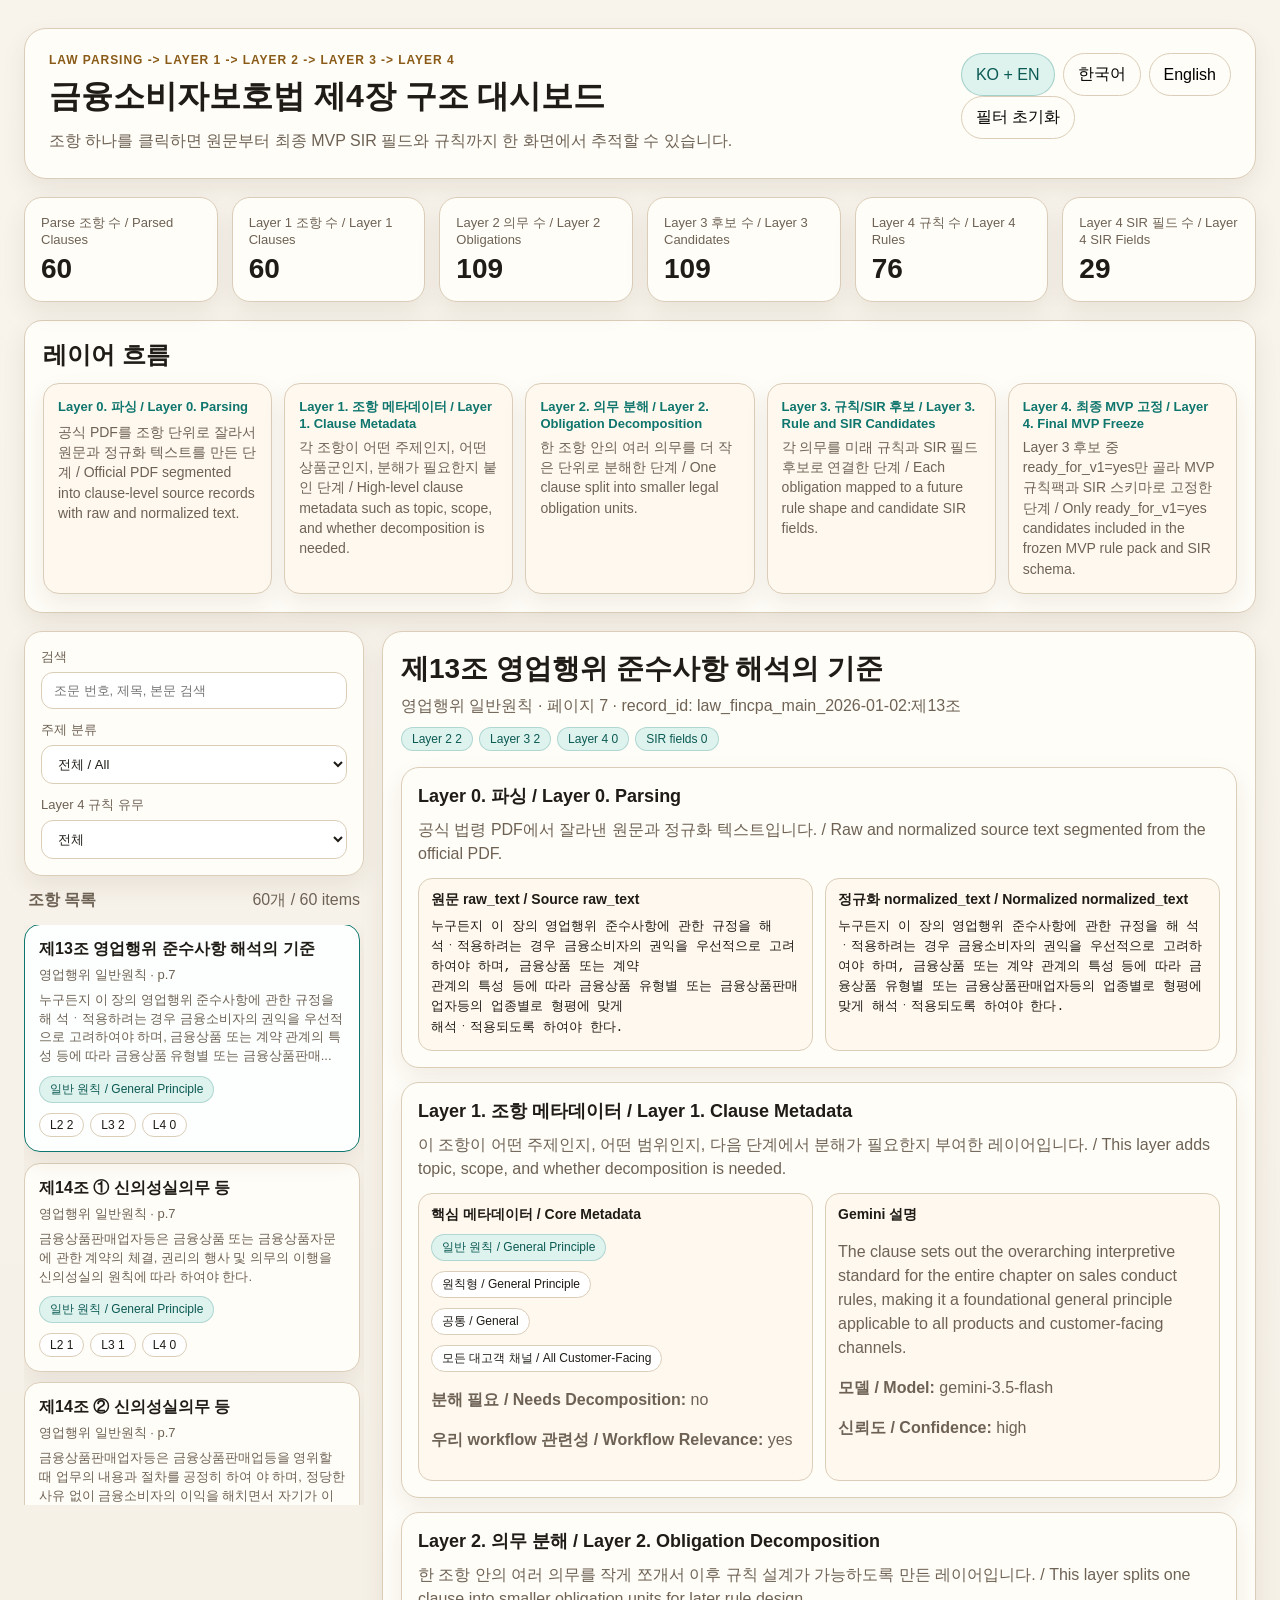
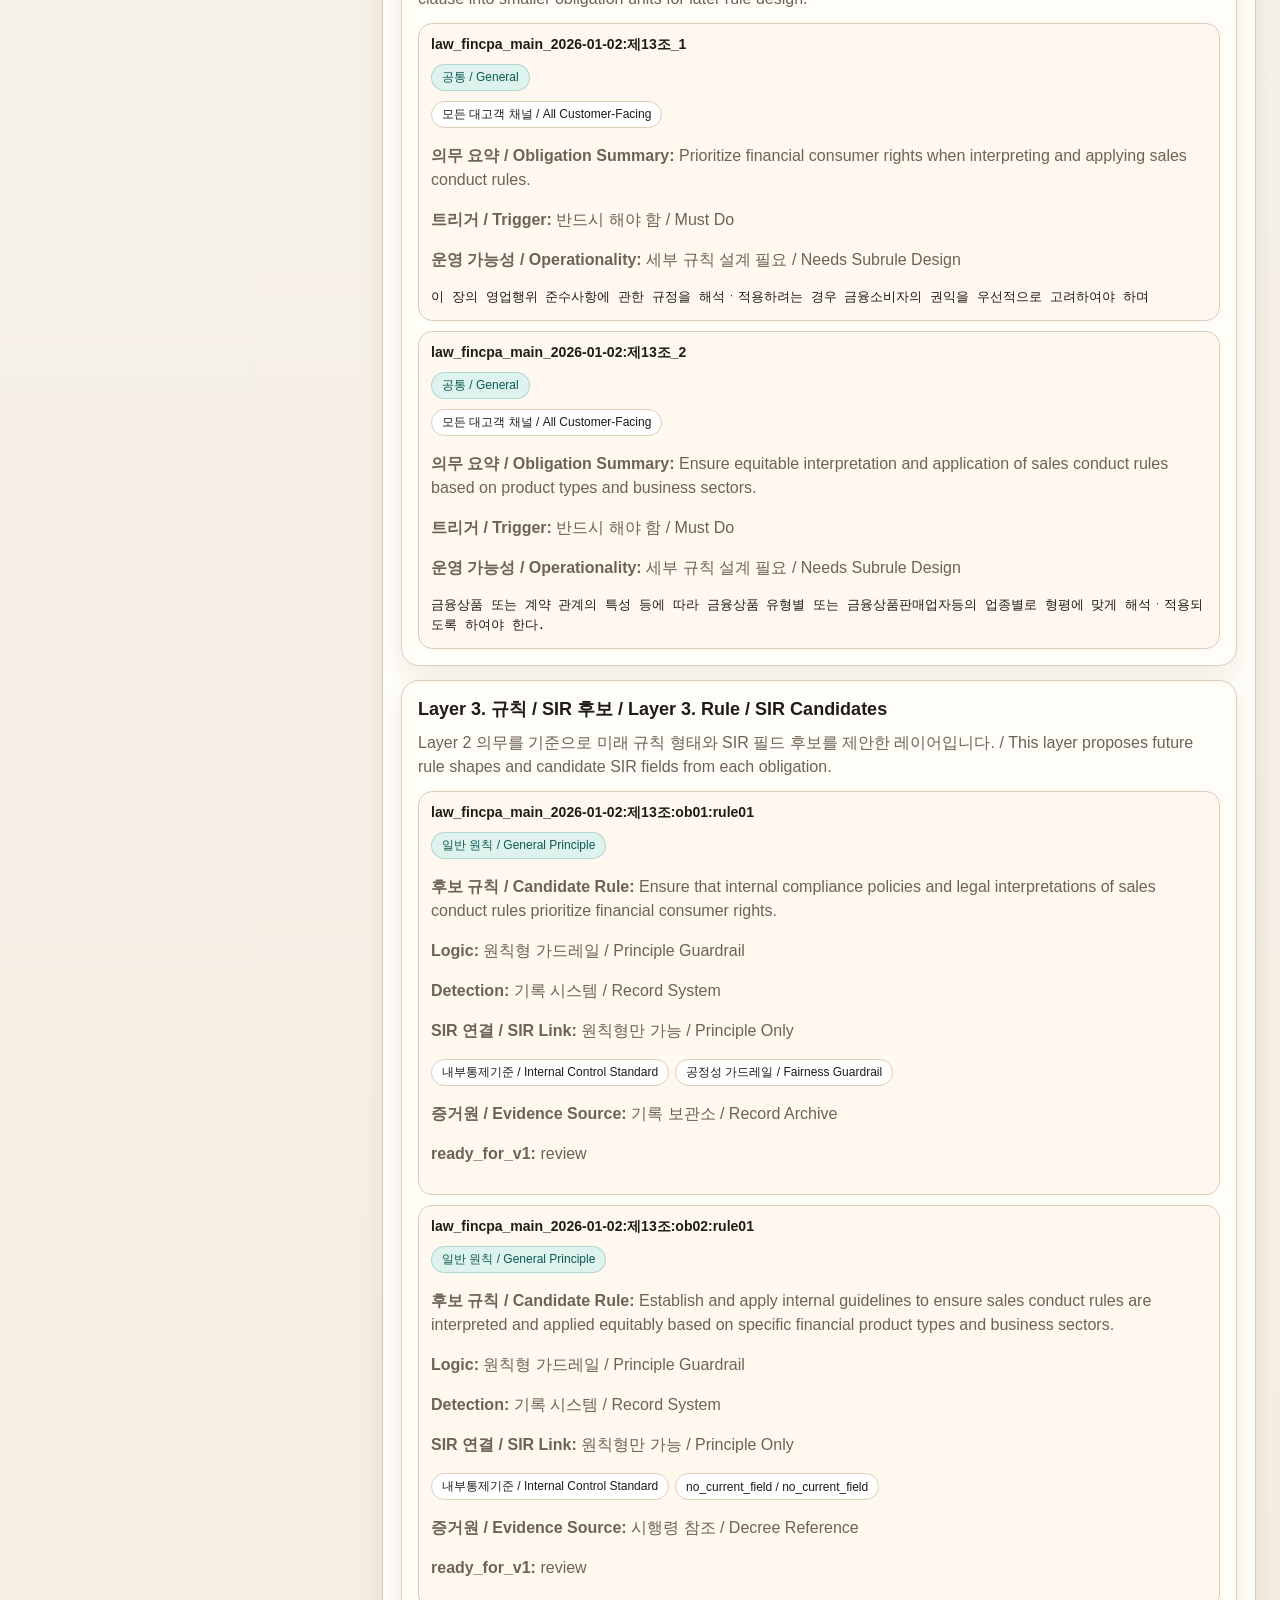
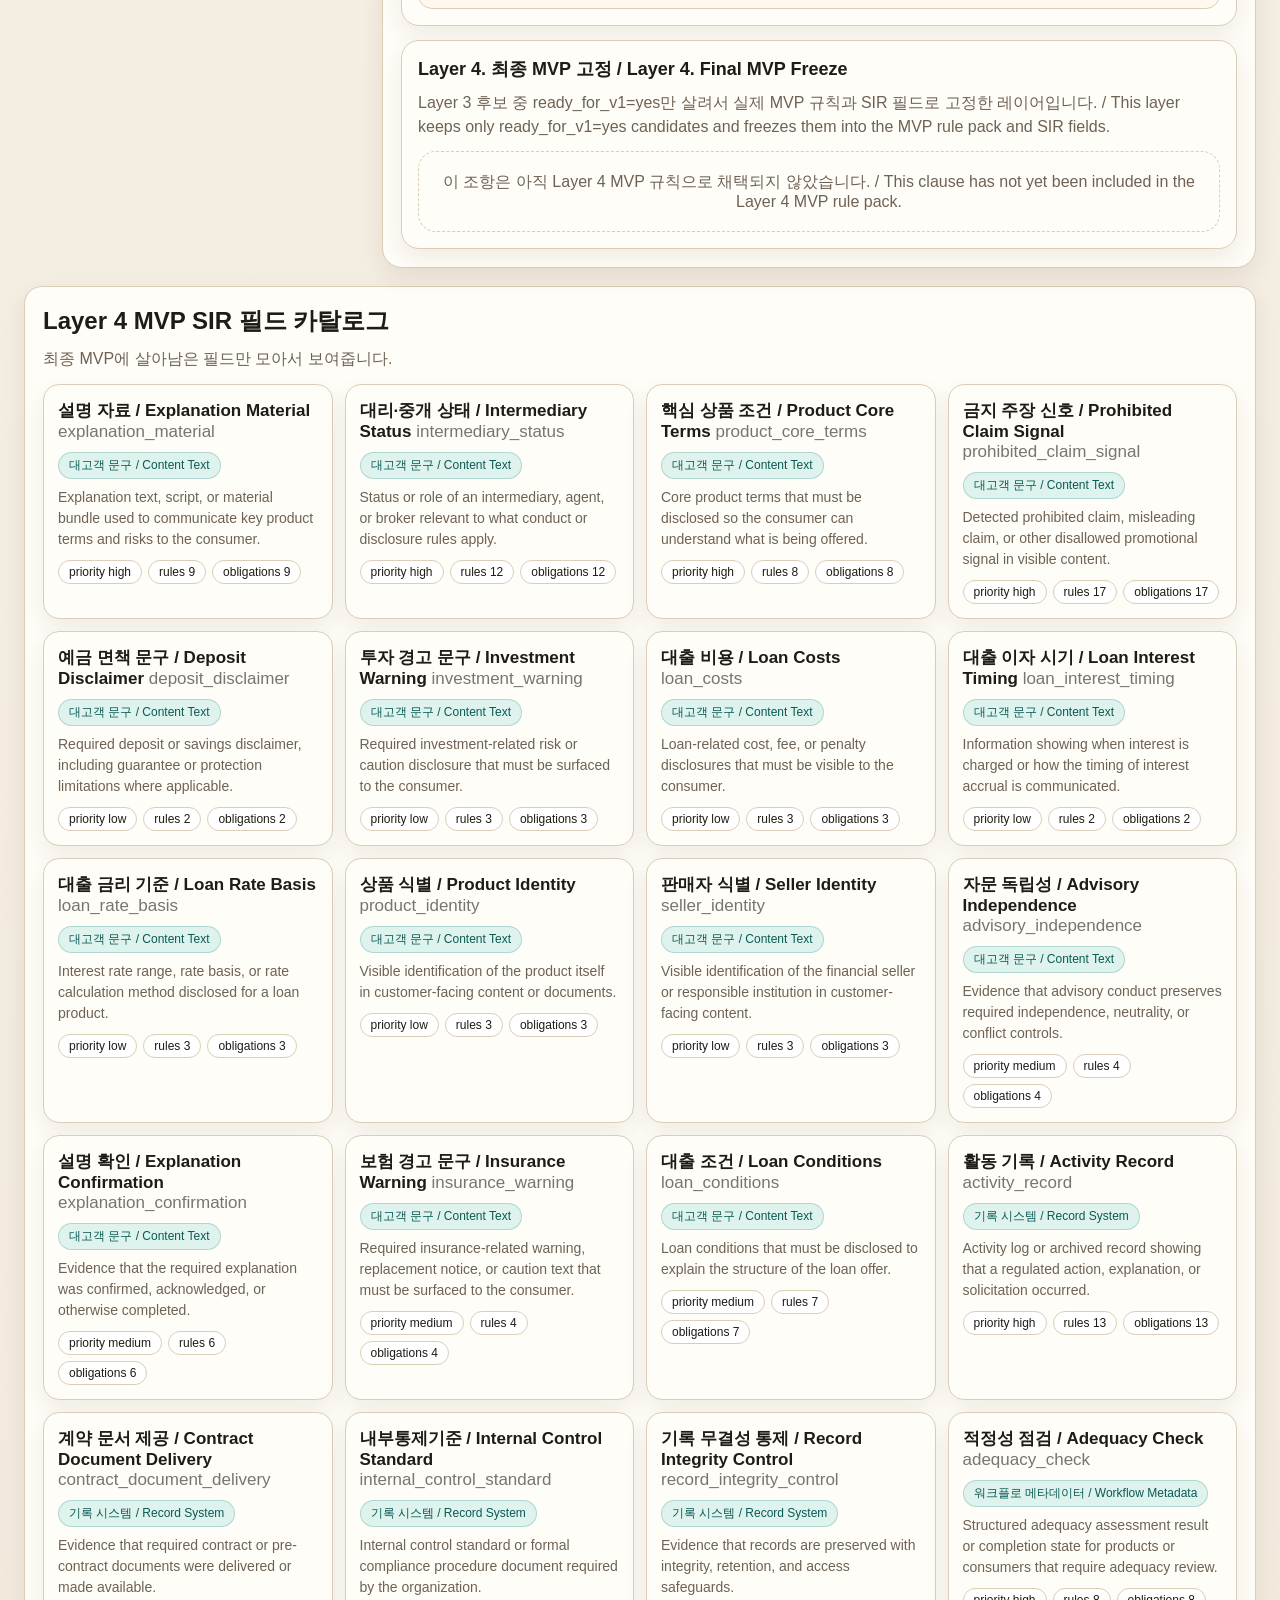
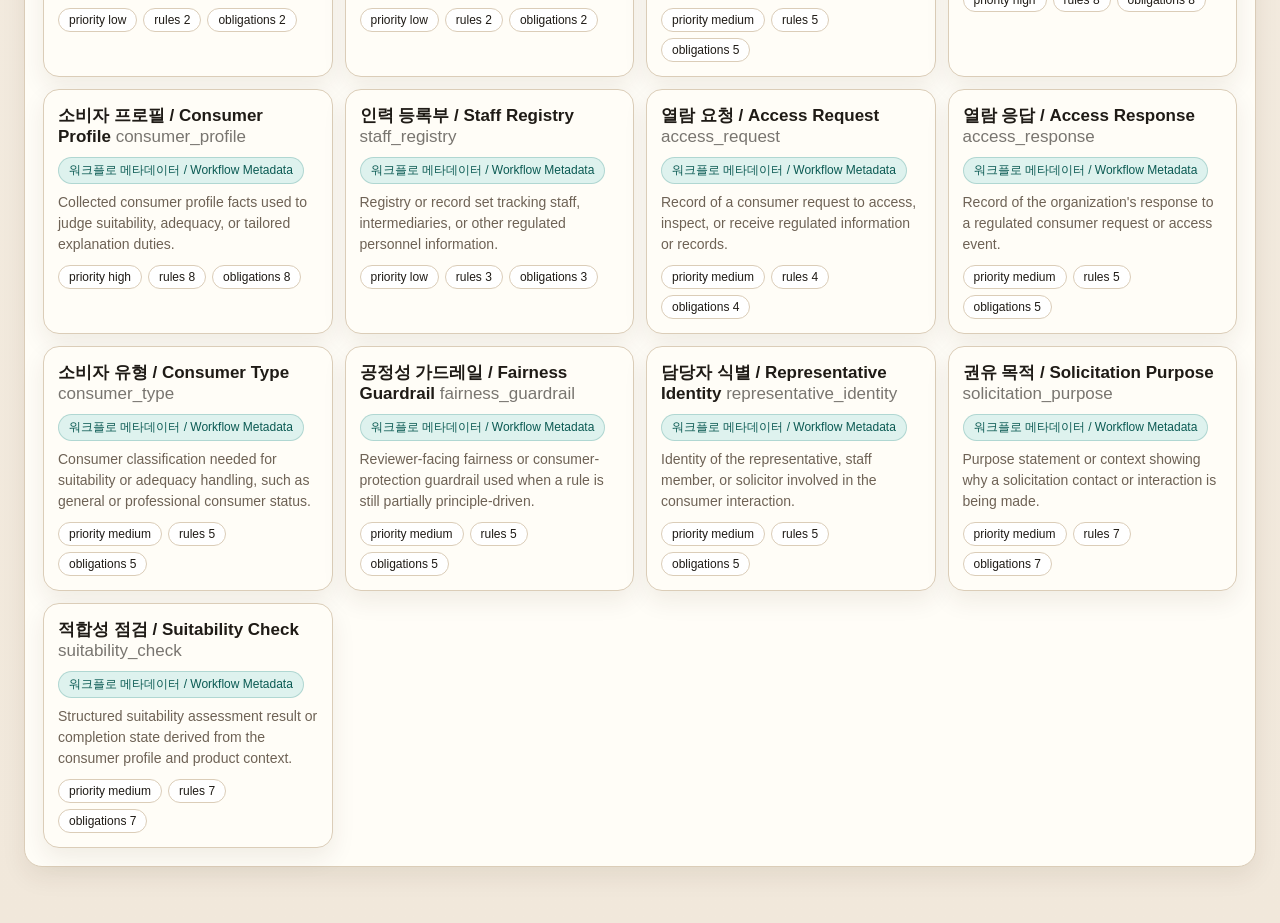
==== dashboard/ch4_fincpa/index.html @ cbfb02c9 "publish chapter 4 dashboards and runtime workflow" ====
<!doctype html>
<html lang="ko">
  <head>
    <meta charset="UTF-8" />
    <meta name="viewport" content="width=device-width, initial-scale=1.0" />
    <title>FCPA Chapter 4 Dashboard</title>
    <link rel="stylesheet" href="./styles.css" />
  </head>
  <body>
    <div class="app-shell">
      <header class="topbar">
        <div>
          <p class="eyebrow">Law Parsing -> Layer 1 -> Layer 2 -> Layer 3 -> Layer 4</p>
          <h1>금융소비자보호법 제4장 구조 대시보드</h1>
          <p class="subhead">
            조항 하나를 클릭하면 원문부터 최종 MVP SIR 필드와 규칙까지 한 화면에서 추적할 수 있습니다.
          </p>
        </div>
        <div class="topbar-actions">
          <div class="lang-switch" id="langSwitch">
            <button class="ghost-btn active" data-lang="both">KO + EN</button>
            <button class="ghost-btn" data-lang="ko">한국어</button>
            <button class="ghost-btn" data-lang="en">English</button>
          </div>
          <button id="resetFiltersBtn" class="ghost-btn">필터 초기화</button>
        </div>
      </header>

      <section id="overviewCards" class="overview-grid"></section>
      <div id="statusBanner" class="status-banner">Loading dashboard data...</div>

      <section class="pipeline-section">
        <h2>레이어 흐름</h2>
        <div id="pipelineFlow" class="pipeline-flow"></div>
      </section>

      <main class="workspace">
        <aside class="sidebar">
          <div class="filter-card">
            <label>
              <span>검색</span>
              <input id="searchInput" type="search" placeholder="조문 번호, 제목, 본문 검색" />
            </label>
            <label>
              <span>주제 분류</span>
              <select id="topicFilter">
                <option value="">전체</option>
              </select>
            </label>
            <label>
              <span>Layer 4 규칙 유무</span>
              <select id="ruleFilter">
                <option value="">전체</option>
                <option value="has_rules">규칙 있음</option>
                <option value="no_rules">규칙 없음</option>
              </select>
            </label>
          </div>

          <div class="list-header">
            <strong>조항 목록</strong>
            <span id="clauseCountText"></span>
          </div>
          <div id="clauseList" class="clause-list"></div>
        </aside>

        <section class="detail-panel">
          <div id="detailHeader" class="detail-header"></div>
          <div id="detailBody" class="detail-body"></div>
        </section>
      </main>

      <section class="catalog-section">
        <div class="catalog-header">
          <h2>Layer 4 MVP SIR 필드 카탈로그</h2>
          <p>최종 MVP에 살아남은 필드만 모아서 보여줍니다.</p>
        </div>
        <div id="fieldCatalog" class="field-catalog"></div>
      </section>
    </div>

    <script src="./dashboard-bundle.js"></script>
    <script src="./app.js"></script>
  </body>
</html>
---- dashboard/ch4_fincpa/styles.css ----
:root {
  color-scheme: light;
  --bg: #f6f1e8;
  --panel: #fffdf7;
  --panel-strong: #fff8ee;
  --line: #dbcdb8;
  --ink: #1f1b16;
  --muted: #6e6255;
  --accent: #0f766e;
  --accent-soft: #def2ee;
  --warm: #8a5b18;
  --shadow: 0 10px 24px rgba(58, 44, 18, 0.08);
  --radius: 18px;
}

* {
  box-sizing: border-box;
}

body {
  margin: 0;
  font-family: "Noto Sans KR", "Apple SD Gothic Neo", sans-serif;
  background: linear-gradient(180deg, #f8f4ec 0%, #f1e8db 100%);
  color: var(--ink);
}

.app-shell {
  max-width: 1580px;
  margin: 0 auto;
  padding: 28px 24px 56px;
}

.topbar,
.pipeline-section,
.catalog-section,
.filter-card,
.detail-panel,
.overview-card,
.clause-item,
.field-card,
.layer-card,
.mini-card {
  background: var(--panel);
  border: 1px solid var(--line);
  box-shadow: var(--shadow);
}

.topbar {
  display: flex;
  justify-content: space-between;
  gap: 20px;
  padding: 24px;
  border-radius: calc(var(--radius) + 4px);
}

.eyebrow {
  margin: 0 0 8px;
  color: var(--warm);
  font-size: 12px;
  font-weight: 700;
  letter-spacing: 0.08em;
  text-transform: uppercase;
}

h1 {
  margin: 0;
  font-size: 32px;
}

.subhead {
  margin: 10px 0 0;
  color: var(--muted);
  max-width: 820px;
  line-height: 1.55;
}

.ghost-btn {
  border: 1px solid var(--line);
  background: transparent;
  padding: 10px 14px;
  border-radius: 999px;
  font: inherit;
  cursor: pointer;
}

.ghost-btn.active {
  background: var(--accent-soft);
  border-color: rgba(15, 118, 110, 0.28);
  color: #0b5a53;
}

.lang-switch {
  display: flex;
  gap: 8px;
  flex-wrap: wrap;
}

.status-banner {
  margin-top: 14px;
  padding: 12px 14px;
  border-radius: 14px;
  border: 1px solid var(--line);
  background: #fff8d9;
  color: #6d5206;
}

.status-banner.hidden {
  display: none;
}

.overview-grid {
  margin-top: 18px;
  display: grid;
  grid-template-columns: repeat(auto-fit, minmax(180px, 1fr));
  gap: 14px;
}

.overview-card {
  padding: 16px;
  border-radius: var(--radius);
}

.overview-card .label {
  font-size: 13px;
  color: var(--muted);
}

.overview-card .value {
  margin-top: 6px;
  font-size: 28px;
  font-weight: 800;
}

.pipeline-section,
.catalog-section {
  margin-top: 18px;
  padding: 18px;
  border-radius: var(--radius);
}

.pipeline-section h2,
.catalog-section h2 {
  margin: 0 0 12px;
}

.pipeline-flow {
  display: grid;
  grid-template-columns: repeat(auto-fit, minmax(180px, 1fr));
  gap: 12px;
}

.mini-card {
  padding: 14px;
  border-radius: 16px;
  background: var(--panel-strong);
}

.mini-card .step {
  font-size: 13px;
  font-weight: 700;
  color: var(--accent);
}

.mini-card .desc {
  margin-top: 6px;
  font-size: 14px;
  line-height: 1.45;
  color: var(--muted);
}

.workspace {
  margin-top: 18px;
  display: grid;
  grid-template-columns: 340px 1fr;
  gap: 18px;
  align-items: start;
}

.sidebar {
  display: flex;
  flex-direction: column;
  gap: 14px;
  position: sticky;
  top: 16px;
}

.filter-card {
  padding: 16px;
  border-radius: var(--radius);
  display: flex;
  flex-direction: column;
  gap: 12px;
}

.filter-card label {
  display: flex;
  flex-direction: column;
  gap: 6px;
  font-size: 13px;
  color: var(--muted);
}

input,
select {
  border: 1px solid var(--line);
  border-radius: 12px;
  padding: 10px 12px;
  font: inherit;
  background: #fff;
  color: var(--ink);
}

.list-header {
  display: flex;
  justify-content: space-between;
  align-items: baseline;
  padding: 0 4px;
  color: var(--muted);
}

.clause-list {
  display: flex;
  flex-direction: column;
  gap: 10px;
  max-height: calc(100vh - 320px);
  overflow: auto;
  padding-right: 4px;
}

.clause-item {
  padding: 14px;
  border-radius: 16px;
  cursor: pointer;
  transition: transform 0.15s ease, border-color 0.15s ease, background 0.15s ease;
}

.clause-item:hover,
.clause-item.active {
  transform: translateY(-1px);
  border-color: var(--accent);
  background: #fcfffd;
}

.clause-item h3 {
  margin: 0;
  font-size: 16px;
}

.clause-item p {
  margin: 6px 0 0;
  color: var(--muted);
  font-size: 13px;
  line-height: 1.45;
}

.pill-row {
  display: flex;
  flex-wrap: wrap;
  gap: 6px;
  margin-top: 10px;
}

.pill {
  display: inline-flex;
  align-items: center;
  border: 1px solid var(--line);
  border-radius: 999px;
  padding: 4px 10px;
  font-size: 12px;
  background: #fff;
}

.pill.accent {
  background: var(--accent-soft);
  border-color: rgba(15, 118, 110, 0.22);
  color: #0b5a53;
}

.detail-panel {
  padding: 18px;
  border-radius: calc(var(--radius) + 2px);
}

.detail-header h2 {
  margin: 0;
  font-size: 28px;
}

.detail-header p {
  margin: 8px 0 0;
  color: var(--muted);
}

.detail-body {
  margin-top: 16px;
  display: grid;
  gap: 14px;
}

.layer-card {
  border-radius: var(--radius);
  padding: 16px;
}

.layer-card h3 {
  margin: 0 0 10px;
  font-size: 18px;
}

.layer-card .layer-note {
  margin: 0 0 12px;
  color: var(--muted);
  line-height: 1.5;
}

.grid-two {
  display: grid;
  grid-template-columns: repeat(2, minmax(0, 1fr));
  gap: 12px;
}

.data-box {
  background: var(--panel-strong);
  border: 1px solid var(--line);
  border-radius: 14px;
  padding: 12px;
}

.data-box h4 {
  margin: 0 0 8px;
  font-size: 14px;
}

.data-box p,
.data-box li {
  color: var(--muted);
  line-height: 1.5;
}

.data-box pre {
  margin: 0;
  white-space: pre-wrap;
  word-break: break-word;
  font: 13px/1.55 "IBM Plex Mono", monospace;
}

.stack {
  display: grid;
  gap: 10px;
}

.catalog-header p {
  margin: 0;
  color: var(--muted);
}

.field-catalog {
  margin-top: 14px;
  display: grid;
  grid-template-columns: repeat(auto-fit, minmax(280px, 1fr));
  gap: 12px;
}

.field-card {
  border-radius: 16px;
  padding: 14px;
}

.field-card h3 {
  margin: 0;
  font-size: 17px;
}

.field-card p {
  margin: 8px 0 0;
  color: var(--muted);
  line-height: 1.5;
  font-size: 14px;
}

.empty-state {
  padding: 20px;
  text-align: center;
  color: var(--muted);
  border: 1px dashed var(--line);
  border-radius: 18px;
}

@media (max-width: 1100px) {
  .workspace {
    grid-template-columns: 1fr;
  }

  .sidebar {
    position: static;
  }

  .clause-list {
    max-height: none;
  }
}

@media (max-width: 720px) {
  .topbar,
  .grid-two {
    grid-template-columns: 1fr;
    display: grid;
  }

  h1 {
    font-size: 26px;
  }
}
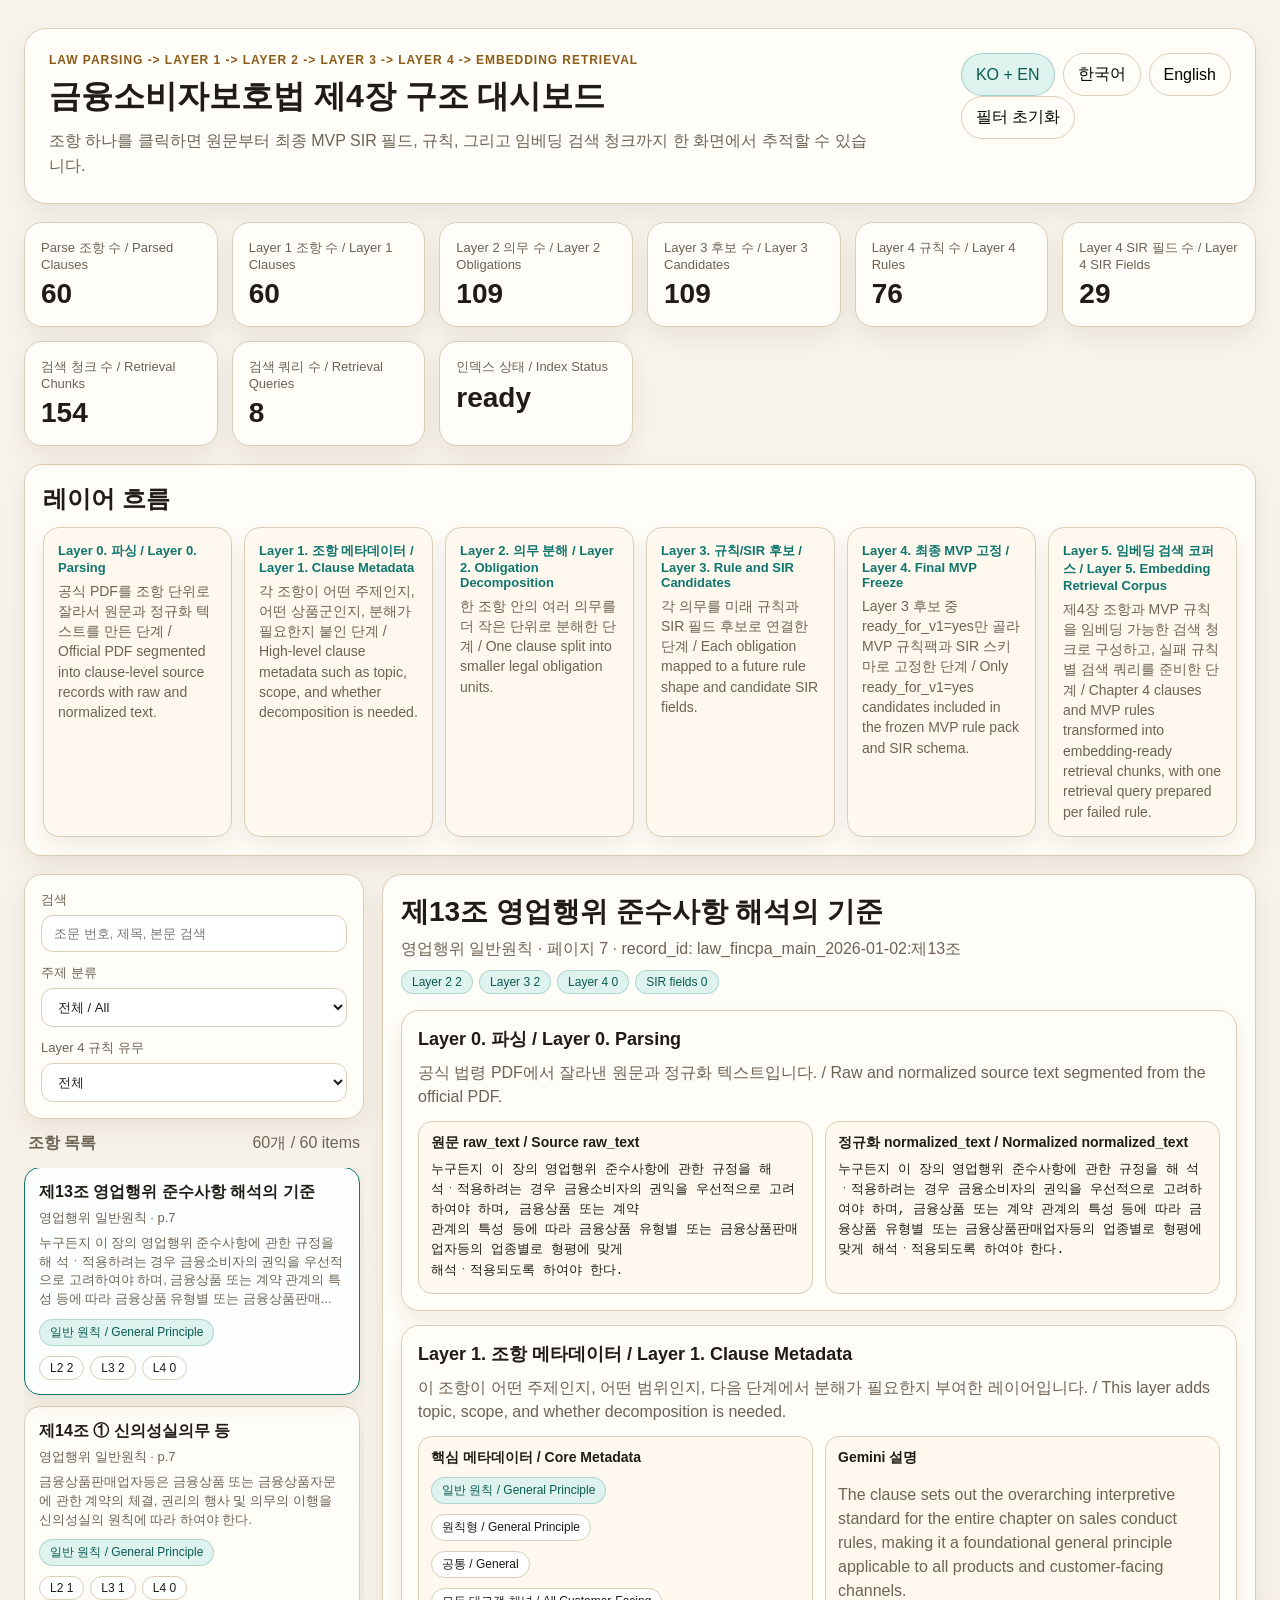
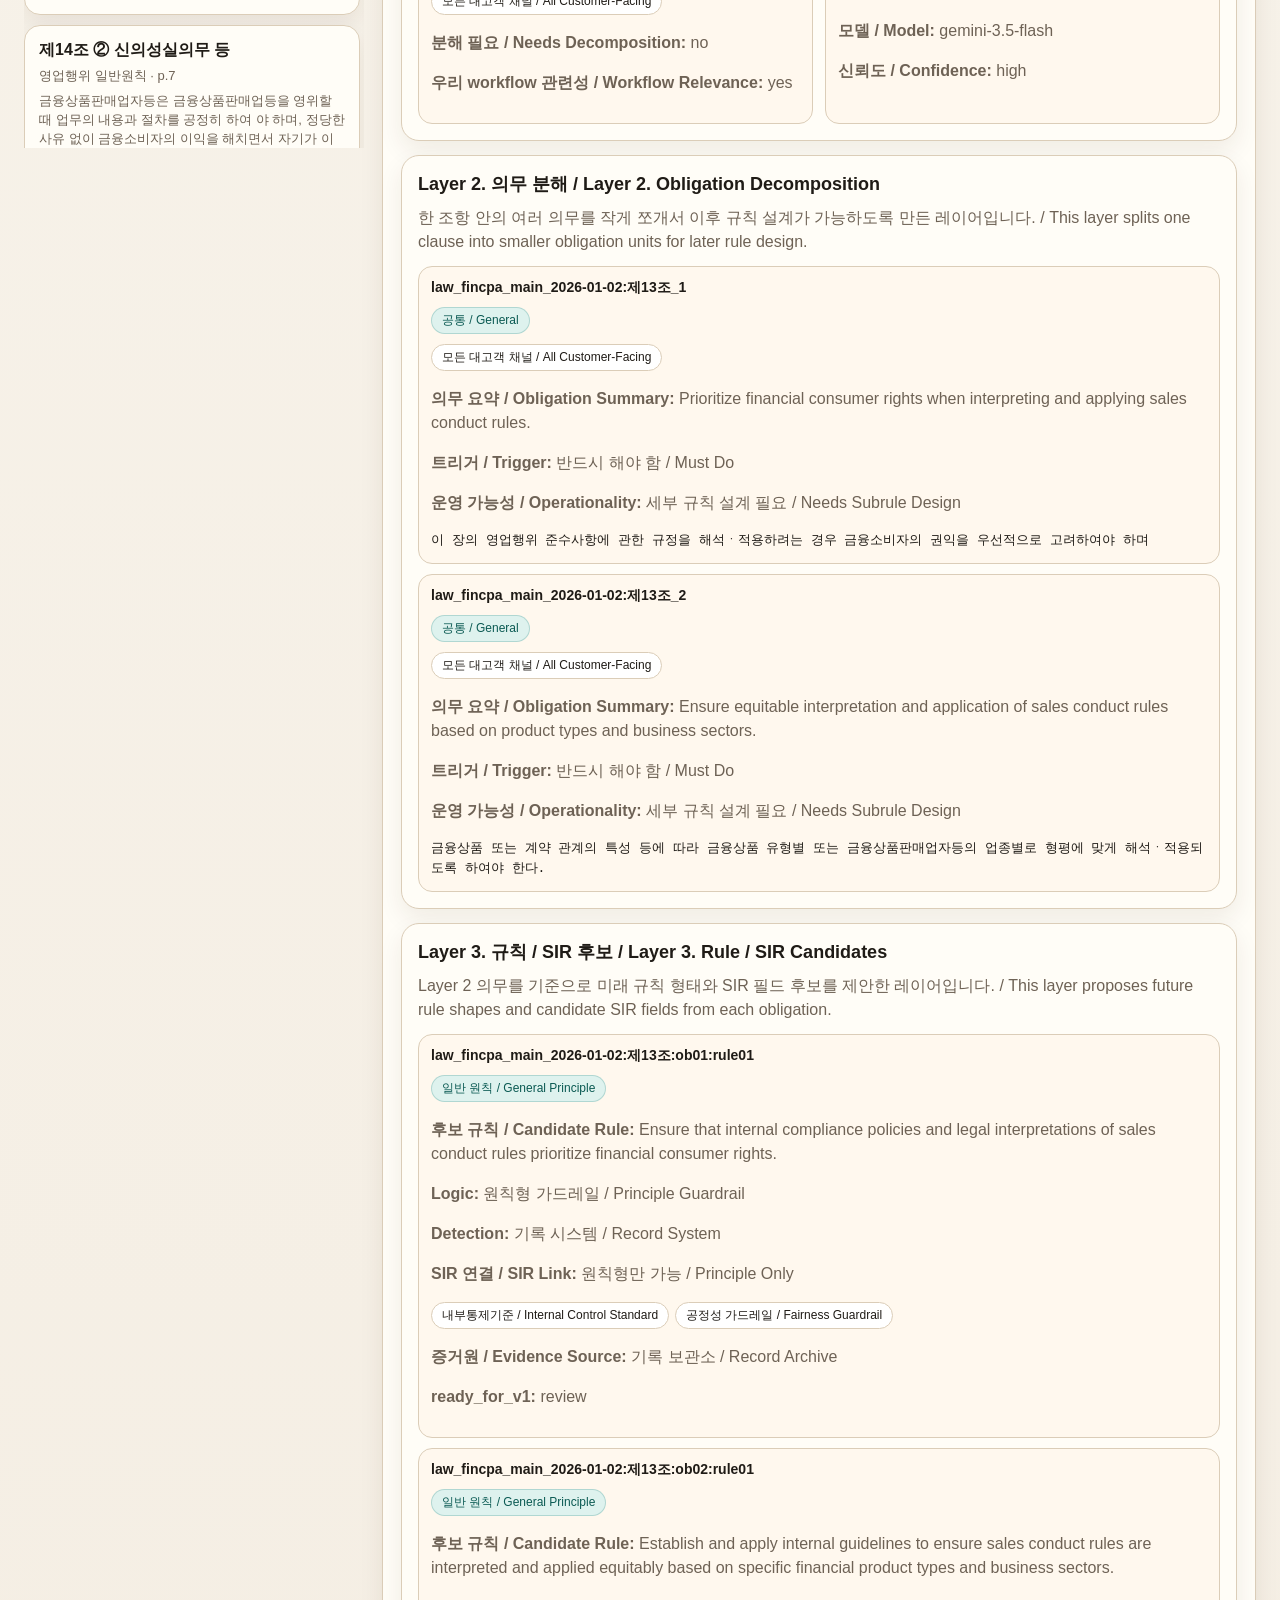
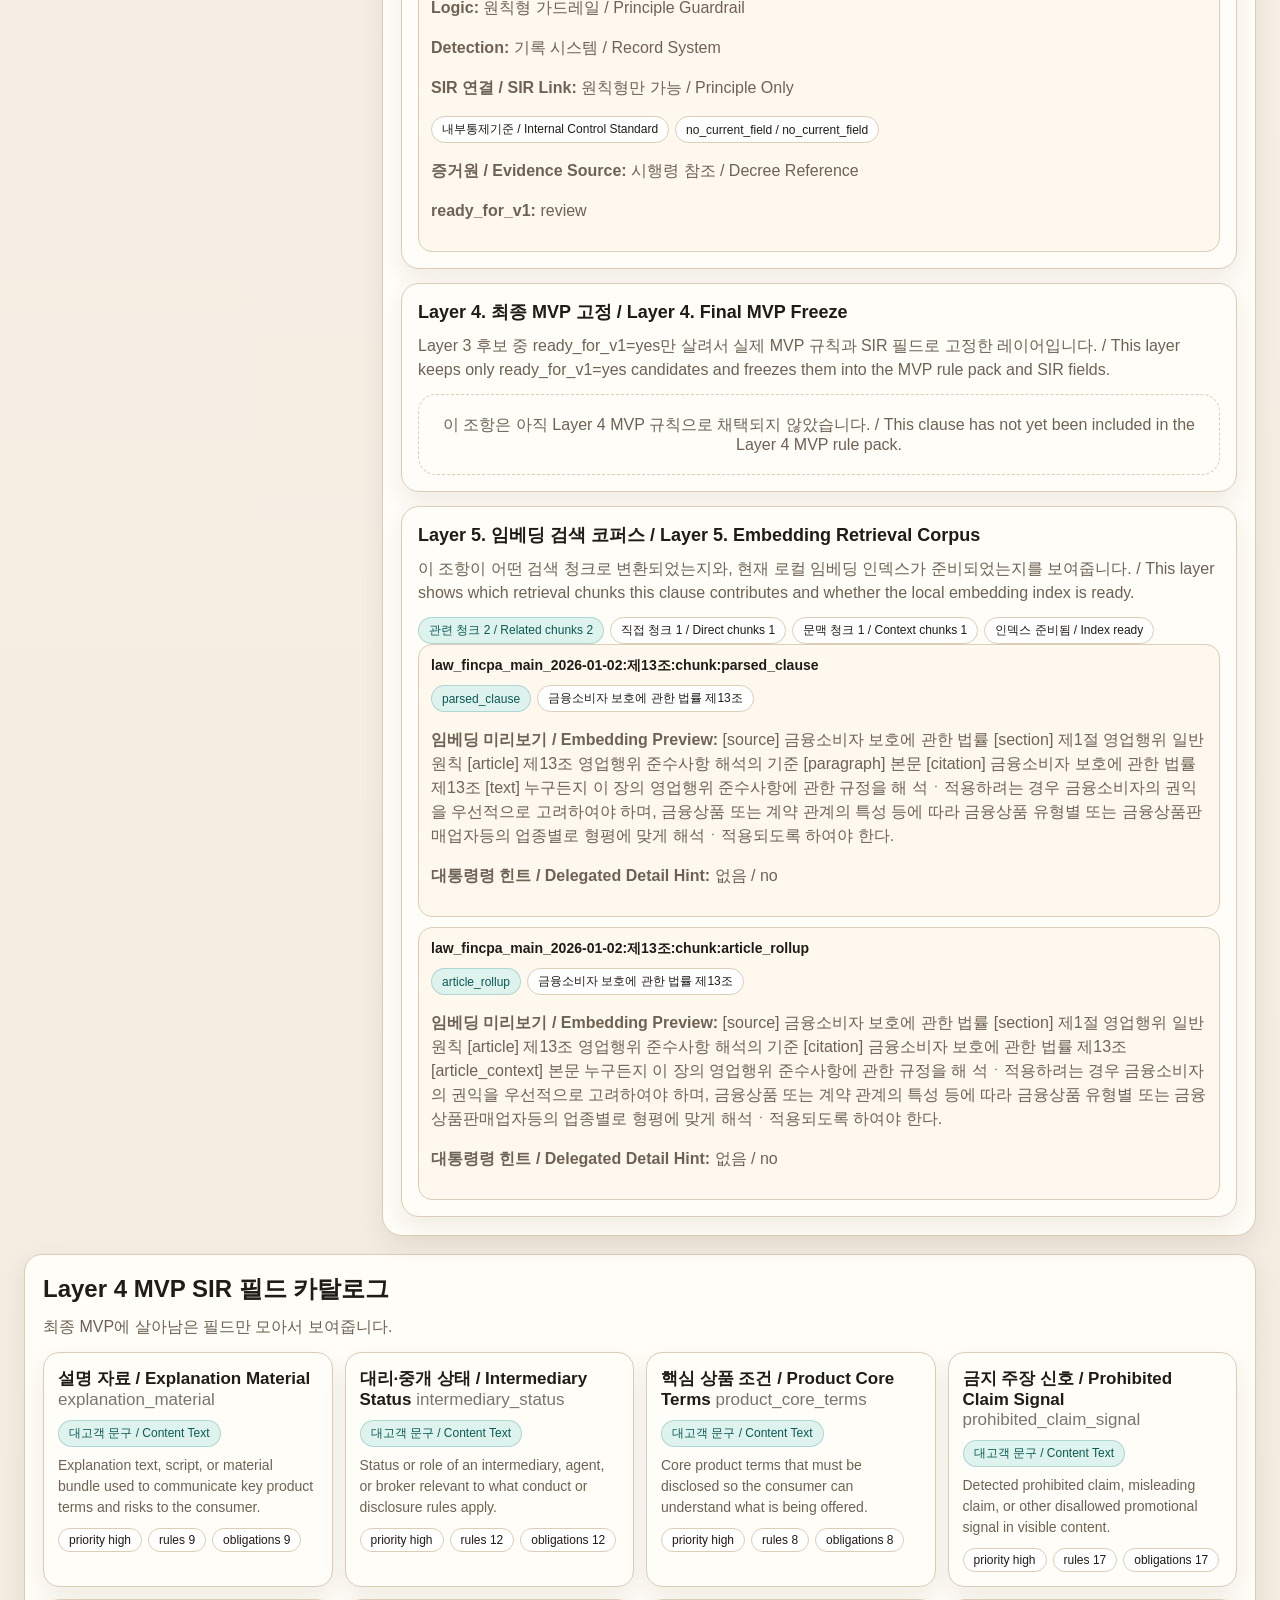
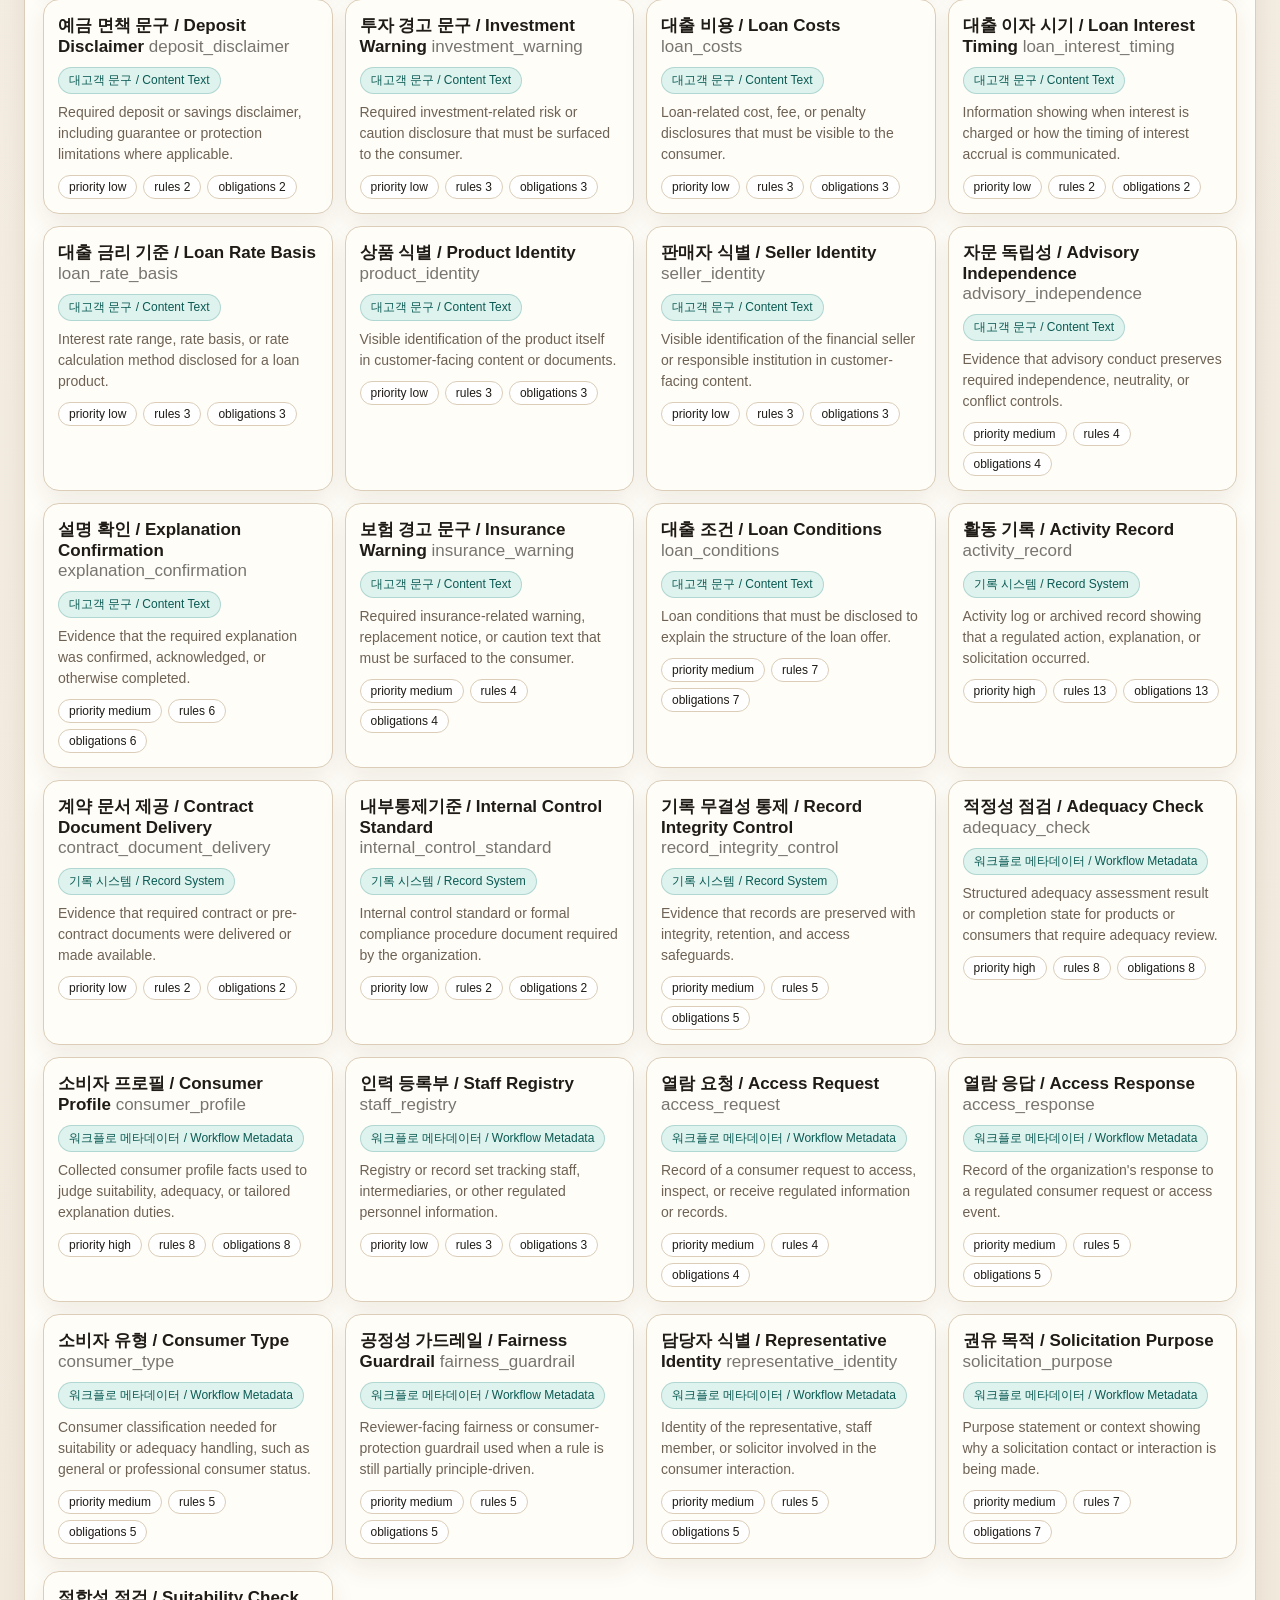
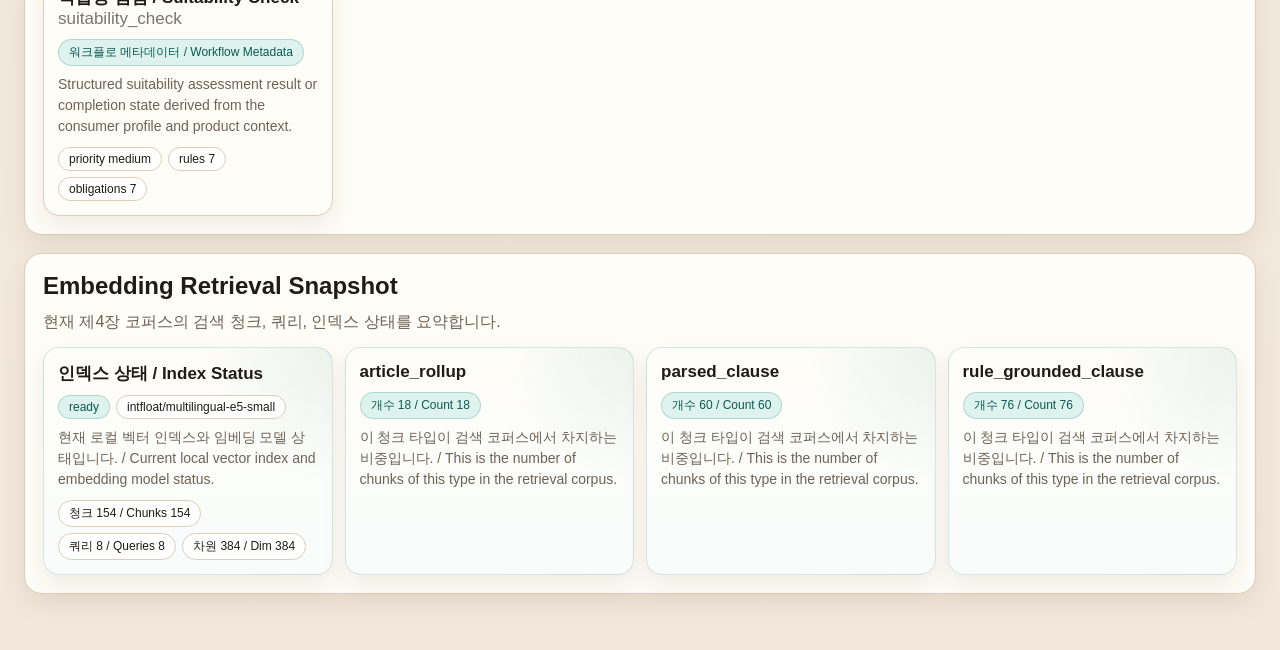
==== commit 8ef1aa58: "add embedding retrieval stage to chapter 4 dashboards" ====
--- a/dashboard/ch4_fincpa/index.html
+++ b/dashboard/ch4_fincpa/index.html
@@ -10,10 +10,10 @@
     <div class="app-shell">
       <header class="topbar">
         <div>
-          <p class="eyebrow">Law Parsing -> Layer 1 -> Layer 2 -> Layer 3 -> Layer 4</p>
+          <p class="eyebrow">Law Parsing -> Layer 1 -> Layer 2 -> Layer 3 -> Layer 4 -> Embedding Retrieval</p>
           <h1>금융소비자보호법 제4장 구조 대시보드</h1>
           <p class="subhead">
-            조항 하나를 클릭하면 원문부터 최종 MVP SIR 필드와 규칙까지 한 화면에서 추적할 수 있습니다.
+            조항 하나를 클릭하면 원문부터 최종 MVP SIR 필드, 규칙, 그리고 임베딩 검색 청크까지 한 화면에서 추적할 수 있습니다.
           </p>
         </div>
         <div class="topbar-actions">
@@ -77,6 +77,14 @@
         </div>
         <div id="fieldCatalog" class="field-catalog"></div>
       </section>
+
+      <section class="catalog-section">
+        <div class="catalog-header">
+          <h2>Embedding Retrieval Snapshot</h2>
+          <p>현재 제4장 코퍼스의 검색 청크, 쿼리, 인덱스 상태를 요약합니다.</p>
+        </div>
+        <div id="retrievalSnapshot" class="field-catalog"></div>
+      </section>
     </div>
 
     <script src="./dashboard-bundle.js"></script>
--- a/dashboard/ch4_fincpa/styles.css
+++ b/dashboard/ch4_fincpa/styles.css
@@ -366,6 +366,13 @@
   padding: 14px;
 }
 
+.retrieval-snapshot-card {
+  background:
+    radial-gradient(circle at top right, rgba(15, 118, 110, 0.08), transparent 36%),
+    linear-gradient(180deg, #fffdf8 0%, #f8fcfb 100%);
+  border-color: rgba(15, 118, 110, 0.16);
+}
+
 .field-card h3 {
   margin: 0;
   font-size: 17px;
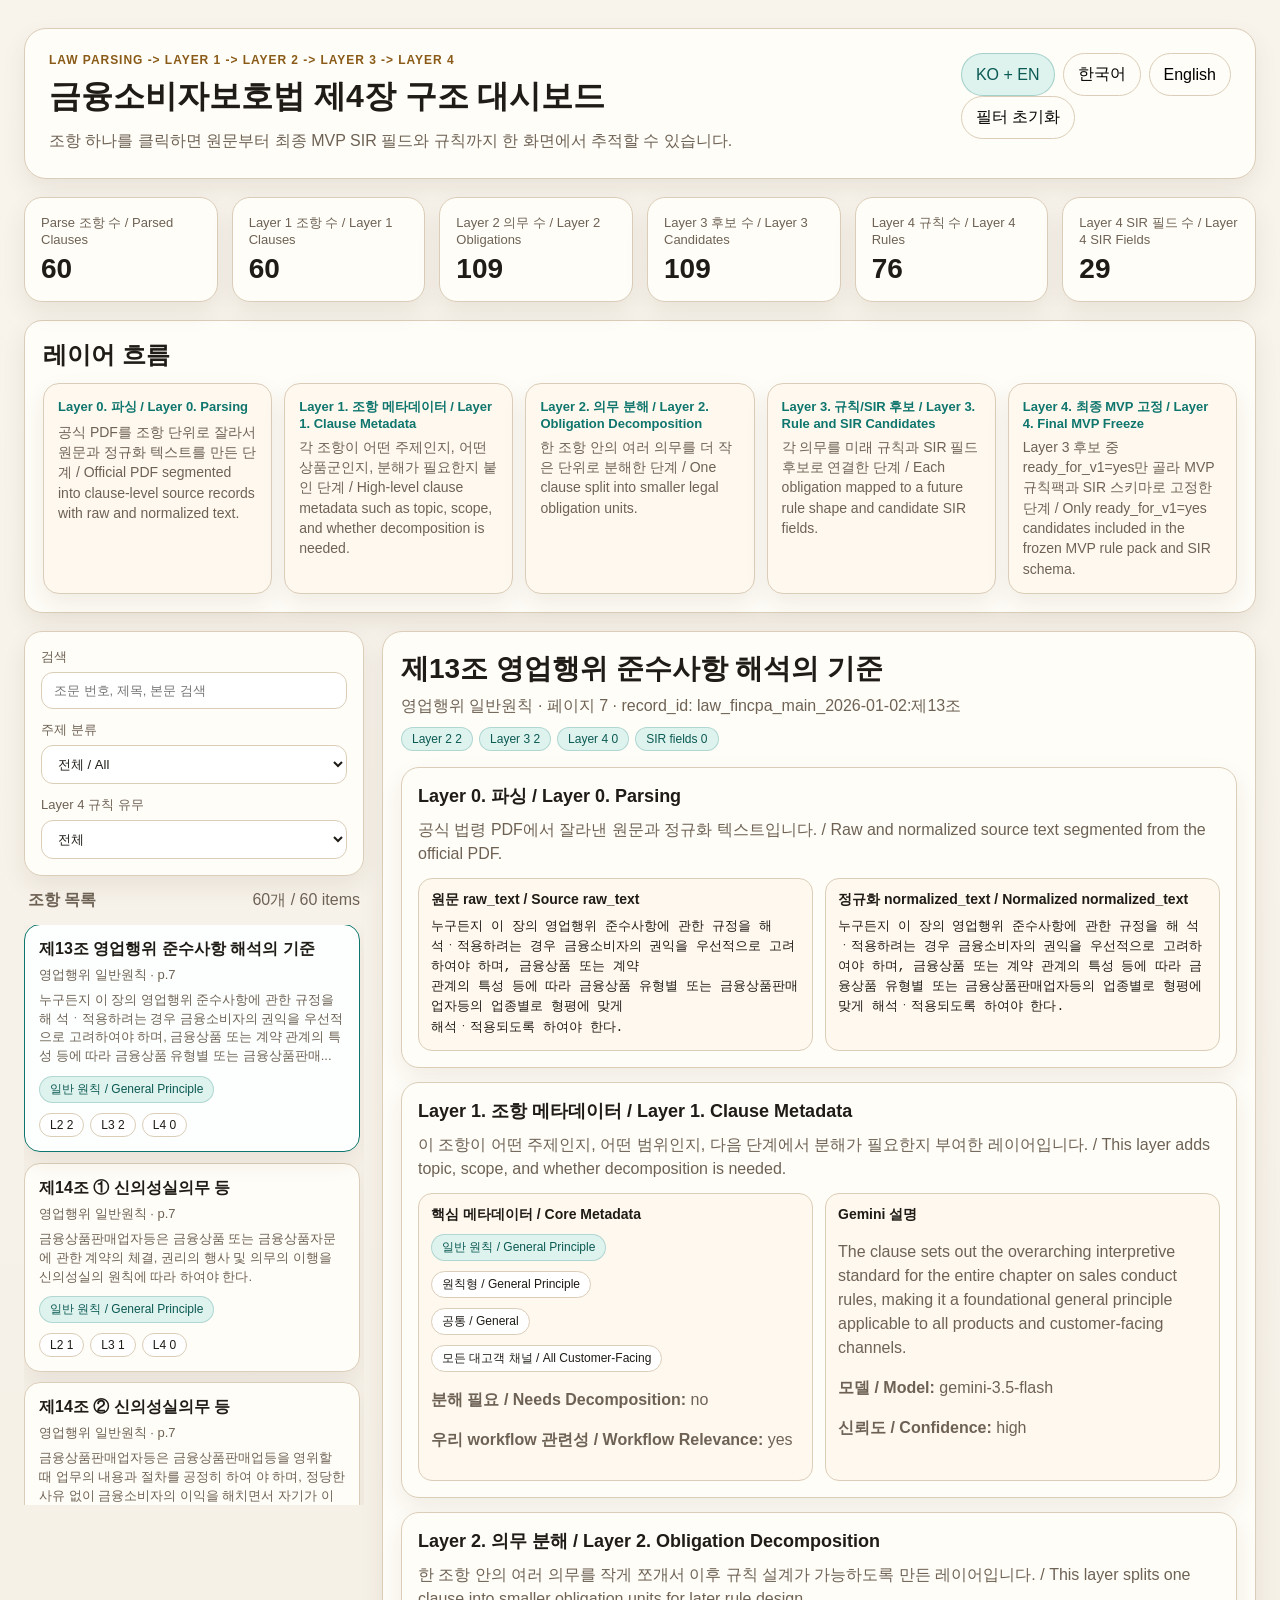
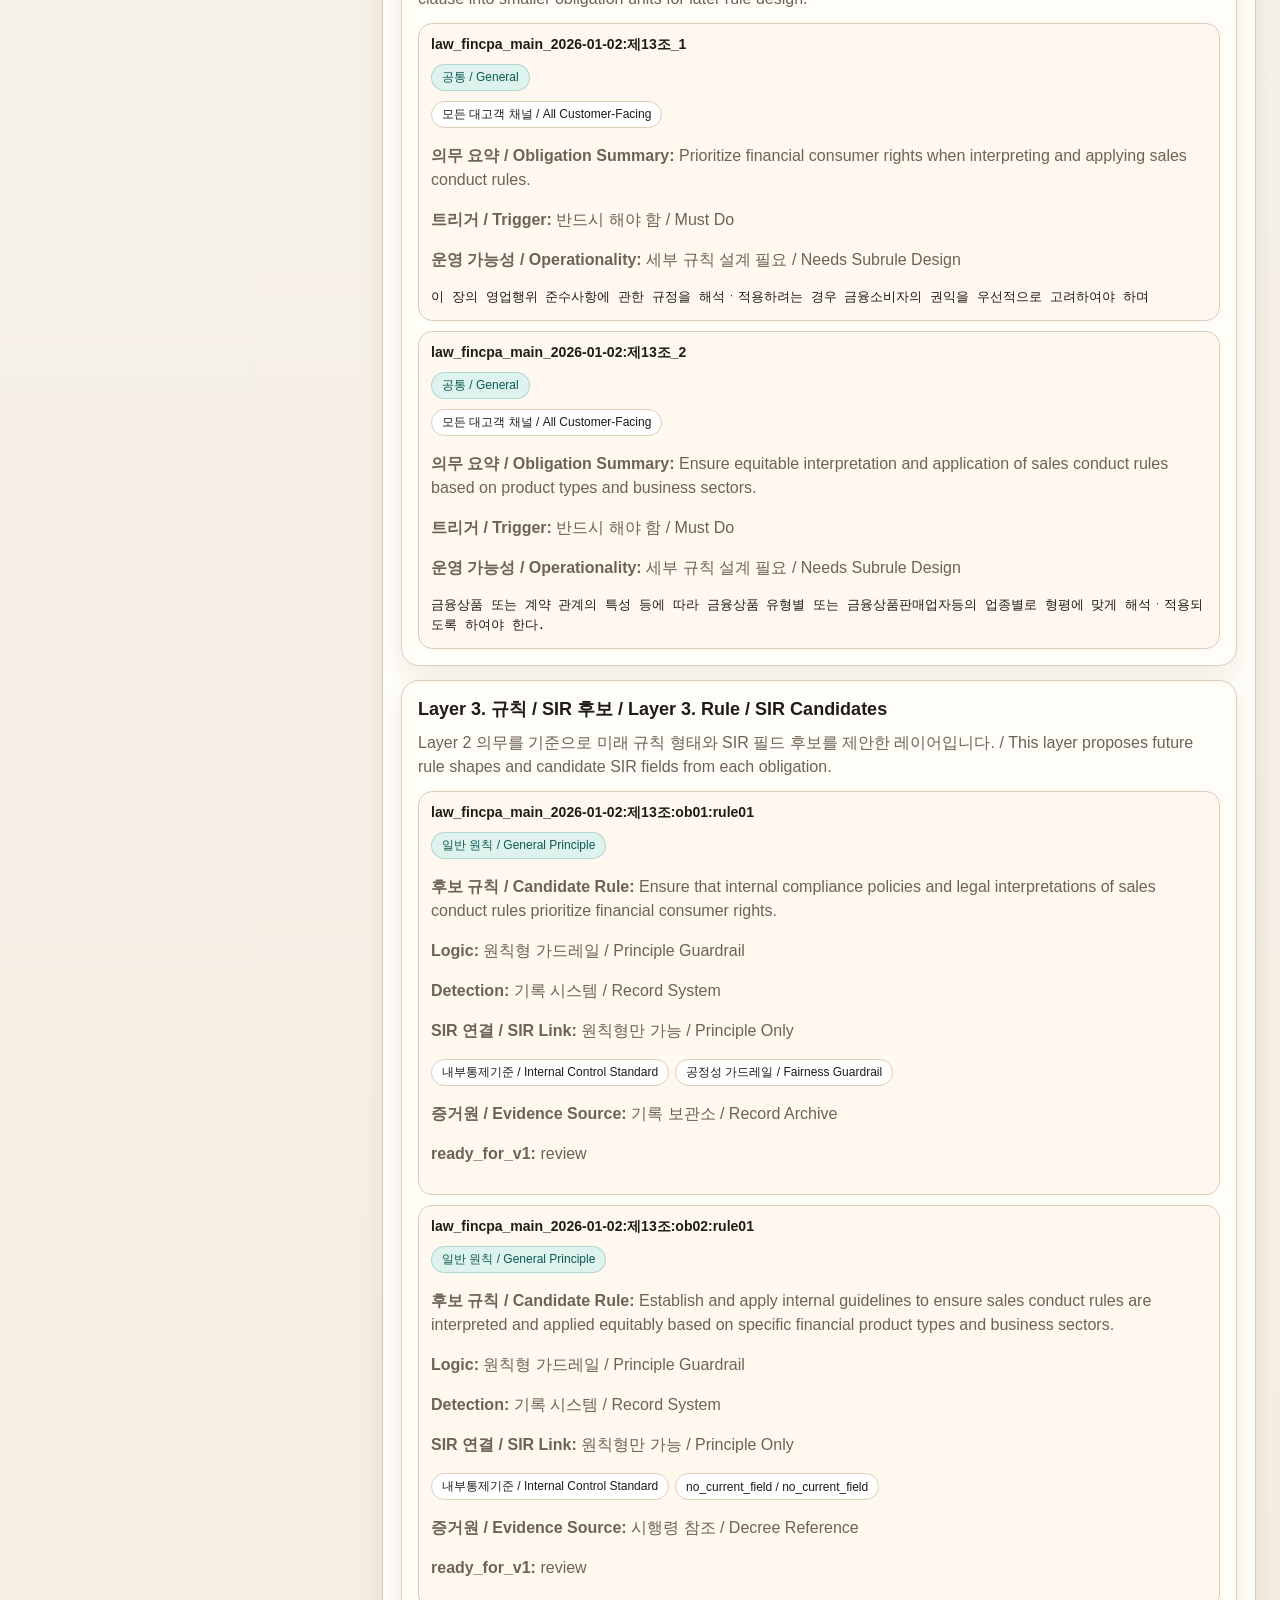
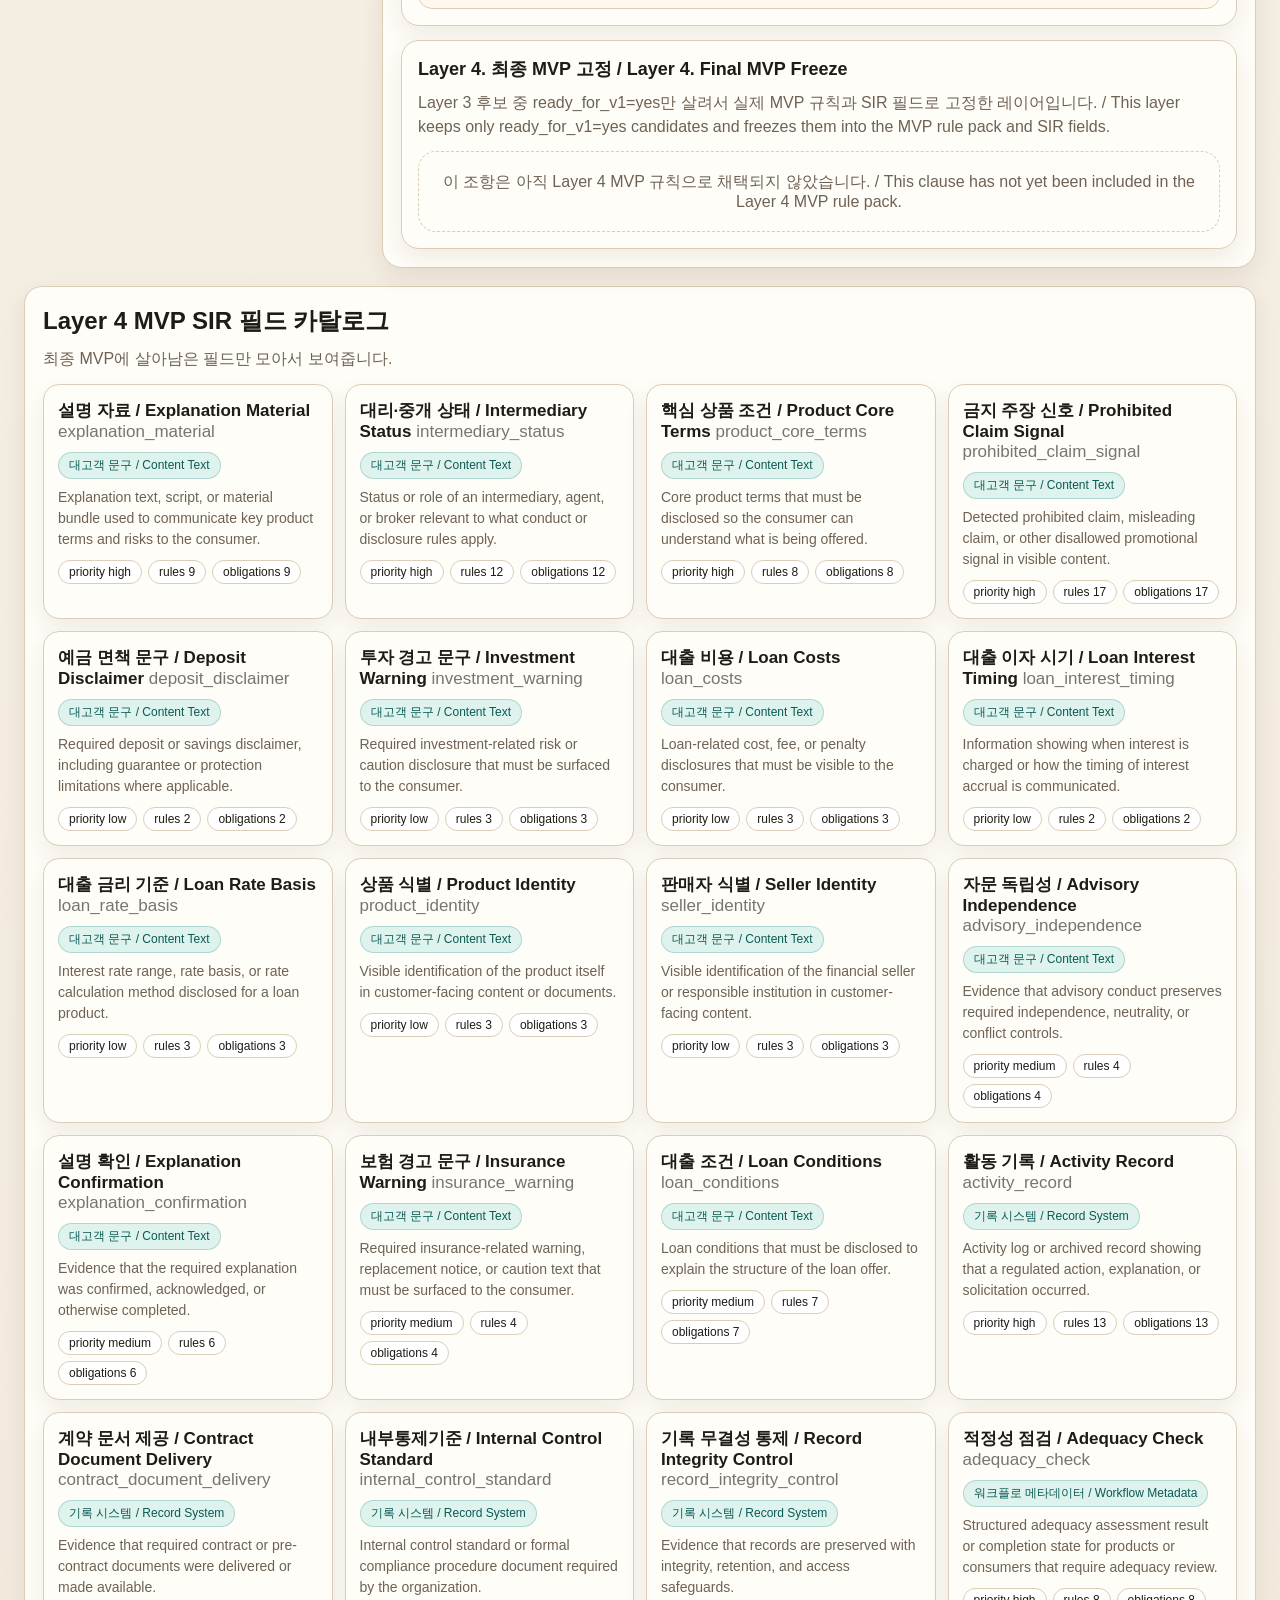
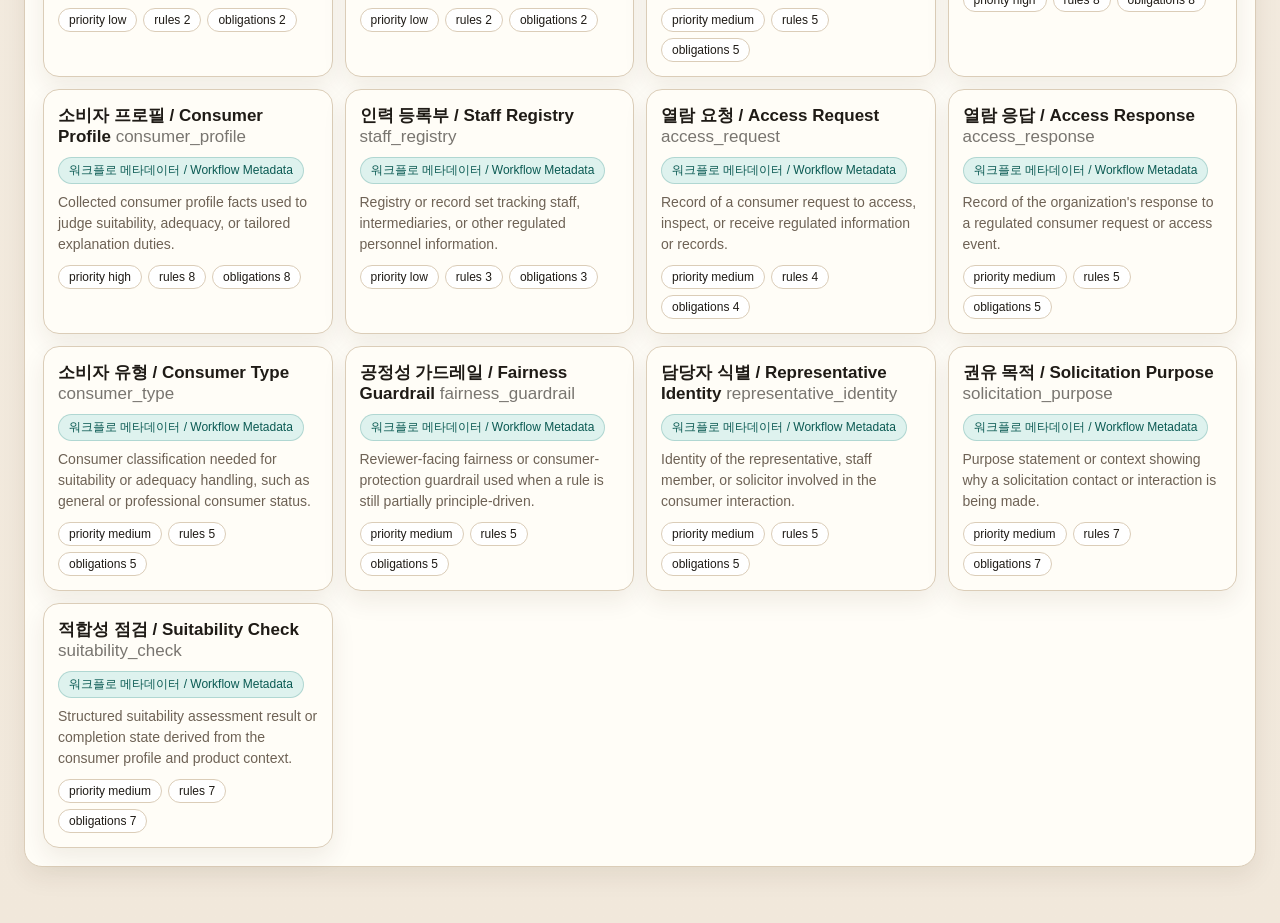
==== commit 2efcb031: "Publish chapter 4 dashboard demos" ====
--- a/dashboard/ch4_fincpa/index.html
+++ b/dashboard/ch4_fincpa/index.html
@@ -10,10 +10,10 @@
     <div class="app-shell">
       <header class="topbar">
         <div>
-          <p class="eyebrow">Law Parsing -> Layer 1 -> Layer 2 -> Layer 3 -> Layer 4 -> Embedding Retrieval</p>
+          <p class="eyebrow">Law Parsing -> Layer 1 -> Layer 2 -> Layer 3 -> Layer 4</p>
           <h1>금융소비자보호법 제4장 구조 대시보드</h1>
           <p class="subhead">
-            조항 하나를 클릭하면 원문부터 최종 MVP SIR 필드, 규칙, 그리고 임베딩 검색 청크까지 한 화면에서 추적할 수 있습니다.
+            조항 하나를 클릭하면 원문부터 최종 MVP SIR 필드와 규칙까지 한 화면에서 추적할 수 있습니다.
           </p>
         </div>
         <div class="topbar-actions">
@@ -77,14 +77,6 @@
         </div>
         <div id="fieldCatalog" class="field-catalog"></div>
       </section>
-
-      <section class="catalog-section">
-        <div class="catalog-header">
-          <h2>Embedding Retrieval Snapshot</h2>
-          <p>현재 제4장 코퍼스의 검색 청크, 쿼리, 인덱스 상태를 요약합니다.</p>
-        </div>
-        <div id="retrievalSnapshot" class="field-catalog"></div>
-      </section>
     </div>
 
     <script src="./dashboard-bundle.js"></script>
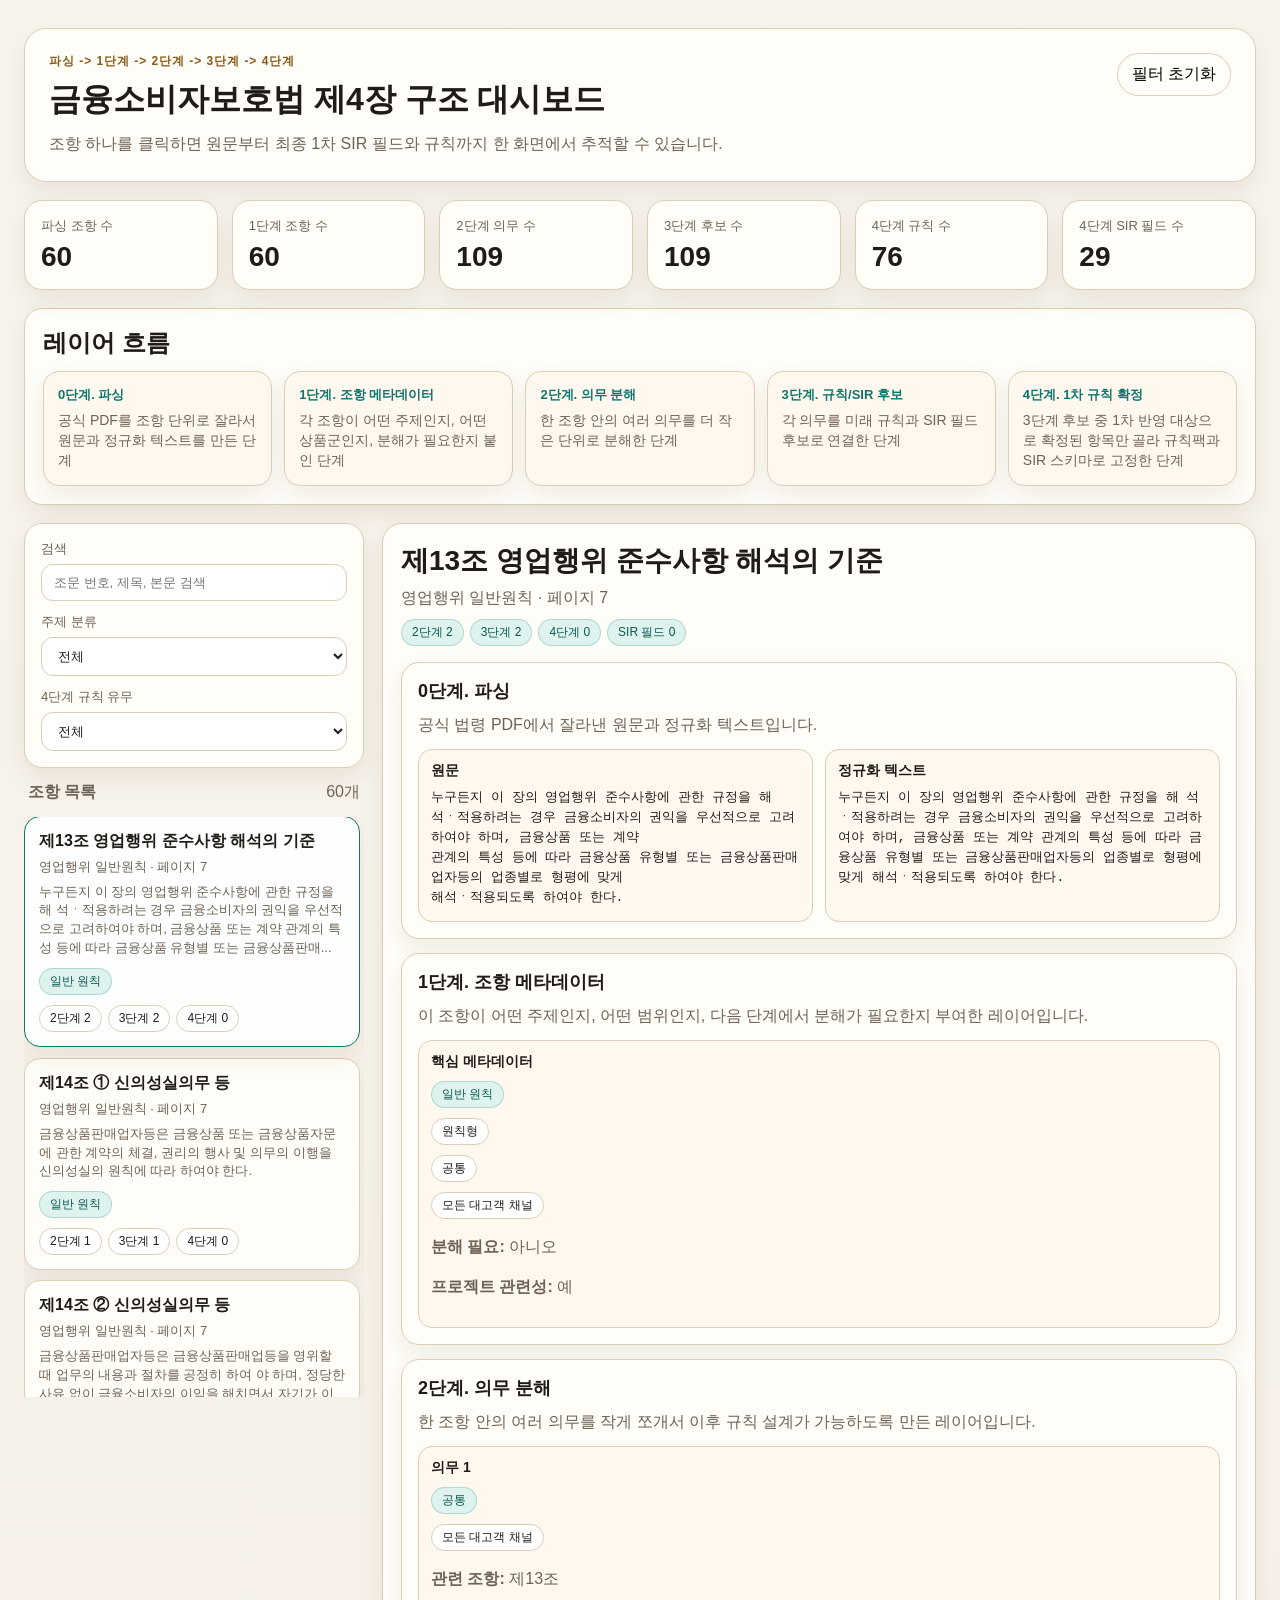
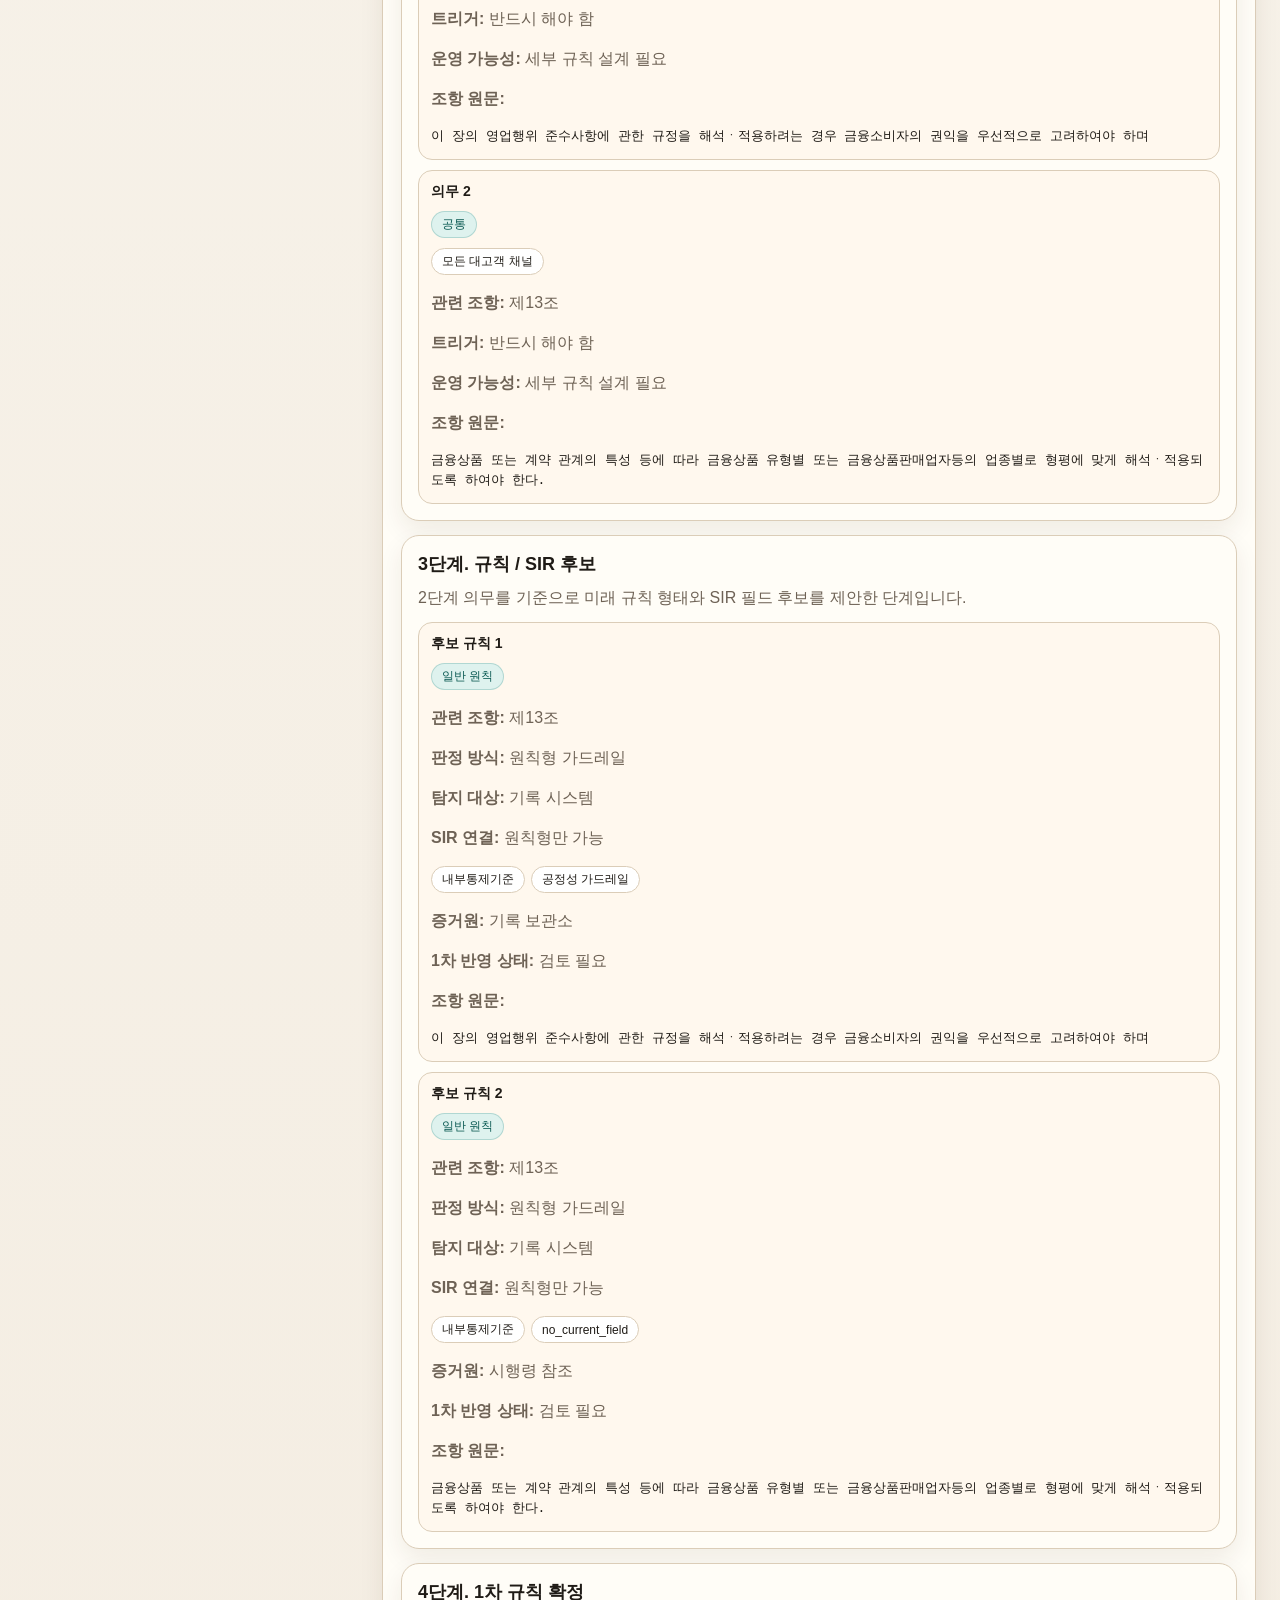
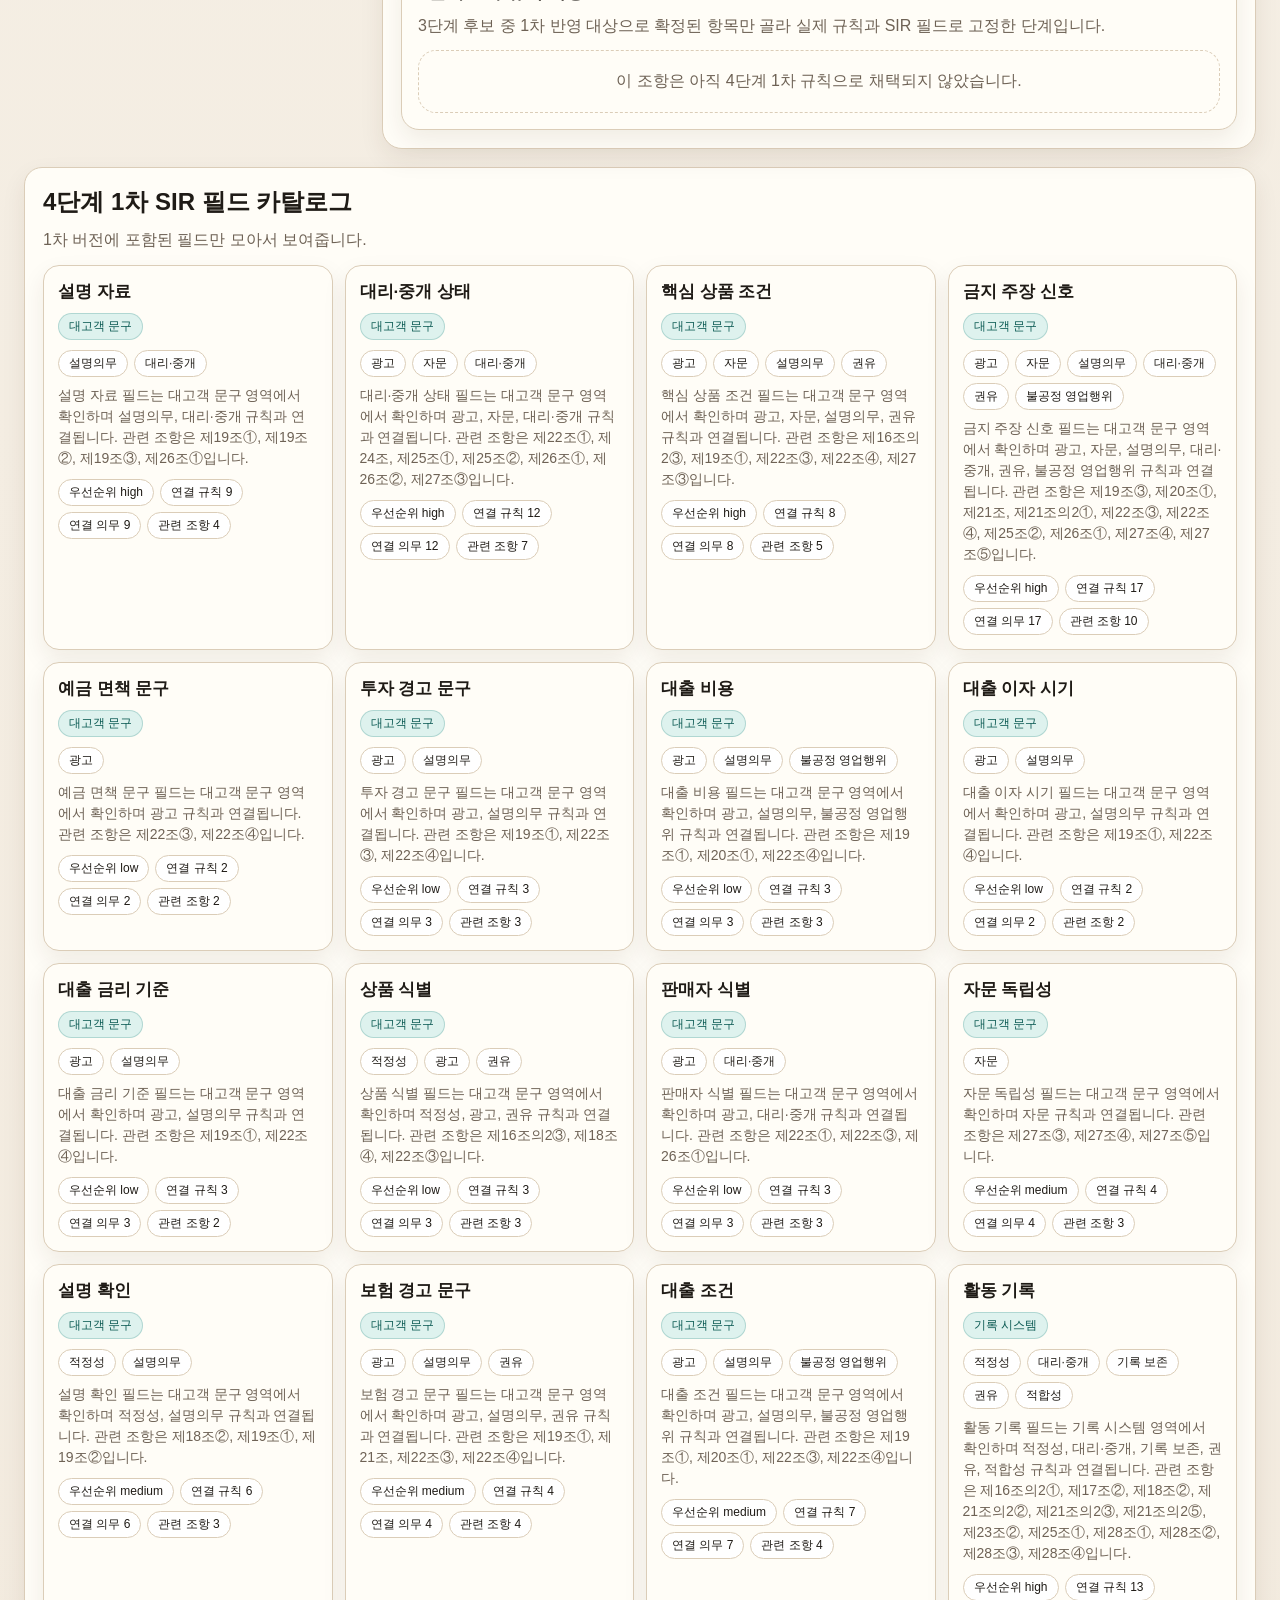
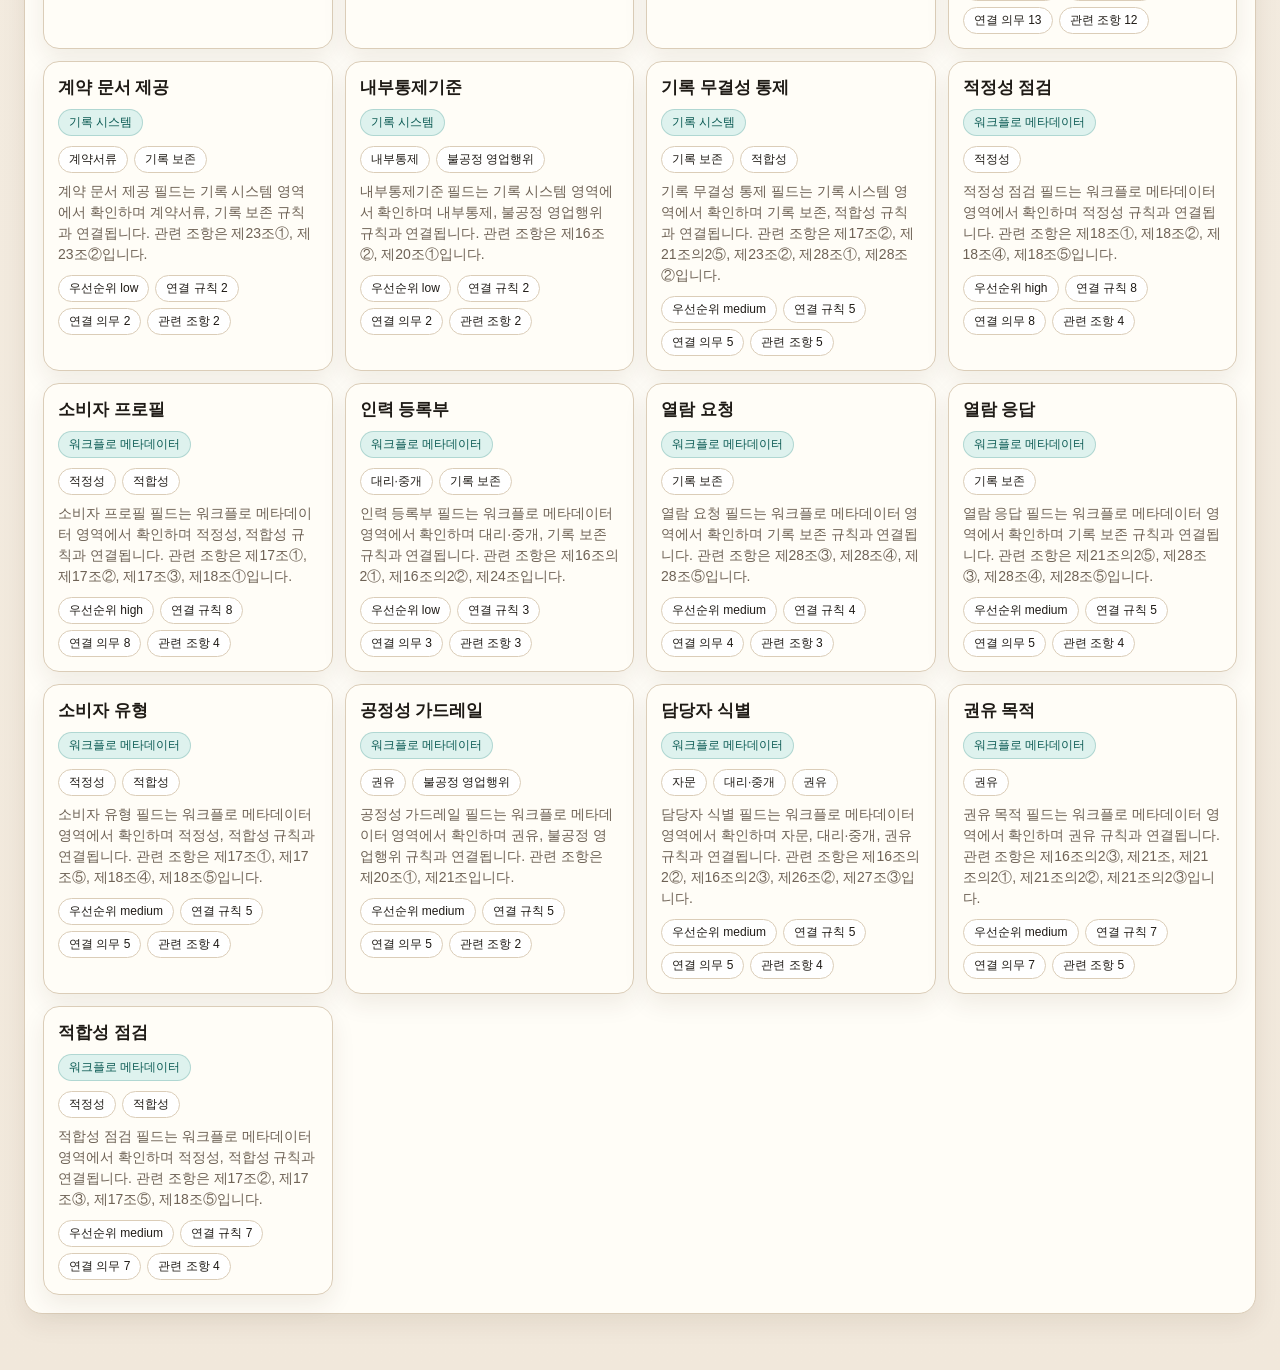
==== commit 657ffdfa: "Clean Chapter 4 structure dashboard" ====
--- a/dashboard/ch4_fincpa/index.html
+++ b/dashboard/ch4_fincpa/index.html
@@ -3,31 +3,26 @@
   <head>
     <meta charset="UTF-8" />
     <meta name="viewport" content="width=device-width, initial-scale=1.0" />
-    <title>FCPA Chapter 4 Dashboard</title>
+    <title>금융소비자보호법 제4장 구조 대시보드</title>
     <link rel="stylesheet" href="./styles.css" />
   </head>
   <body>
     <div class="app-shell">
       <header class="topbar">
         <div>
-          <p class="eyebrow">Law Parsing -> Layer 1 -> Layer 2 -> Layer 3 -> Layer 4</p>
+          <p class="eyebrow">파싱 -> 1단계 -> 2단계 -> 3단계 -> 4단계</p>
           <h1>금융소비자보호법 제4장 구조 대시보드</h1>
           <p class="subhead">
-            조항 하나를 클릭하면 원문부터 최종 MVP SIR 필드와 규칙까지 한 화면에서 추적할 수 있습니다.
+            조항 하나를 클릭하면 원문부터 최종 1차 SIR 필드와 규칙까지 한 화면에서 추적할 수 있습니다.
           </p>
         </div>
         <div class="topbar-actions">
-          <div class="lang-switch" id="langSwitch">
-            <button class="ghost-btn active" data-lang="both">KO + EN</button>
-            <button class="ghost-btn" data-lang="ko">한국어</button>
-            <button class="ghost-btn" data-lang="en">English</button>
-          </div>
           <button id="resetFiltersBtn" class="ghost-btn">필터 초기화</button>
         </div>
       </header>
 
       <section id="overviewCards" class="overview-grid"></section>
-      <div id="statusBanner" class="status-banner">Loading dashboard data...</div>
+      <div id="statusBanner" class="status-banner">대시보드 데이터를 불러오는 중입니다...</div>
 
       <section class="pipeline-section">
         <h2>레이어 흐름</h2>
@@ -48,7 +43,7 @@
               </select>
             </label>
             <label>
-              <span>Layer 4 규칙 유무</span>
+              <span>4단계 규칙 유무</span>
               <select id="ruleFilter">
                 <option value="">전체</option>
                 <option value="has_rules">규칙 있음</option>
@@ -72,8 +67,8 @@
 
       <section class="catalog-section">
         <div class="catalog-header">
-          <h2>Layer 4 MVP SIR 필드 카탈로그</h2>
-          <p>최종 MVP에 살아남은 필드만 모아서 보여줍니다.</p>
+          <h2>4단계 1차 SIR 필드 카탈로그</h2>
+          <p>1차 버전에 포함된 필드만 모아서 보여줍니다.</p>
         </div>
         <div id="fieldCatalog" class="field-catalog"></div>
       </section>
